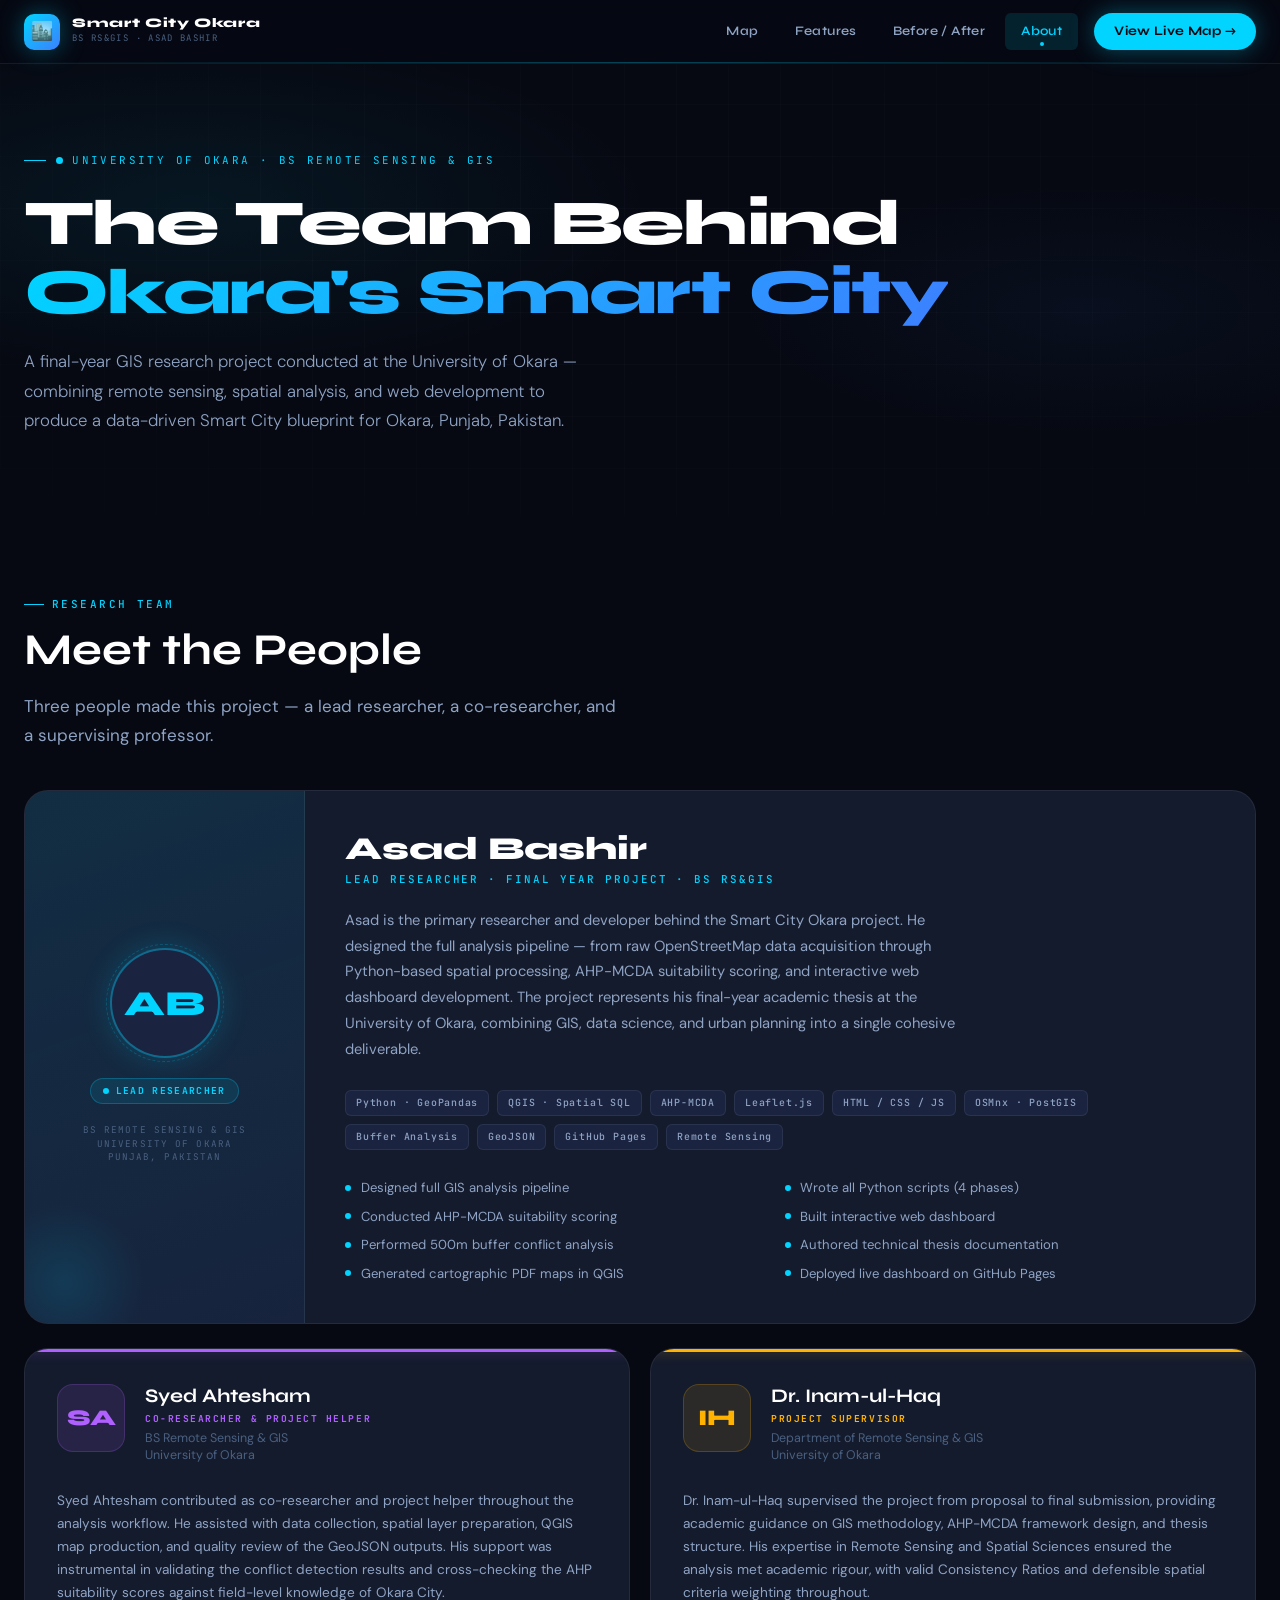
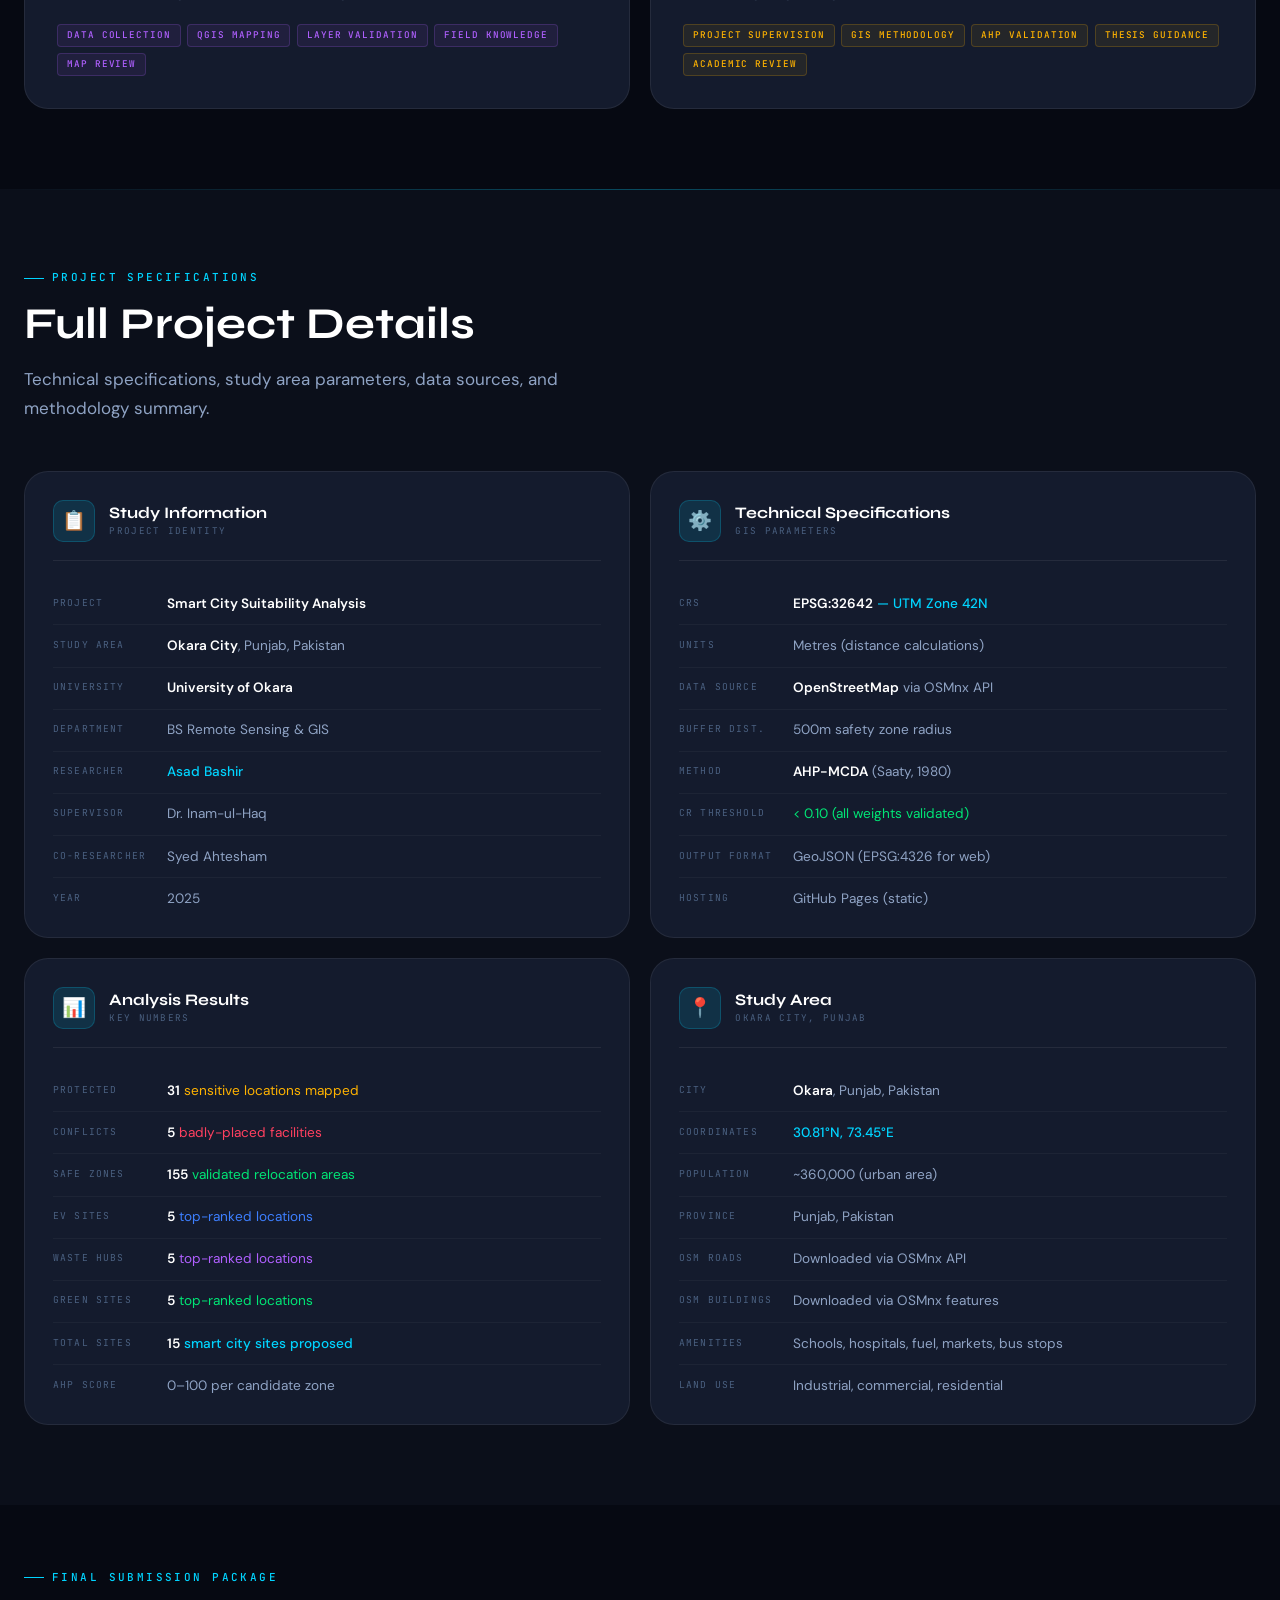
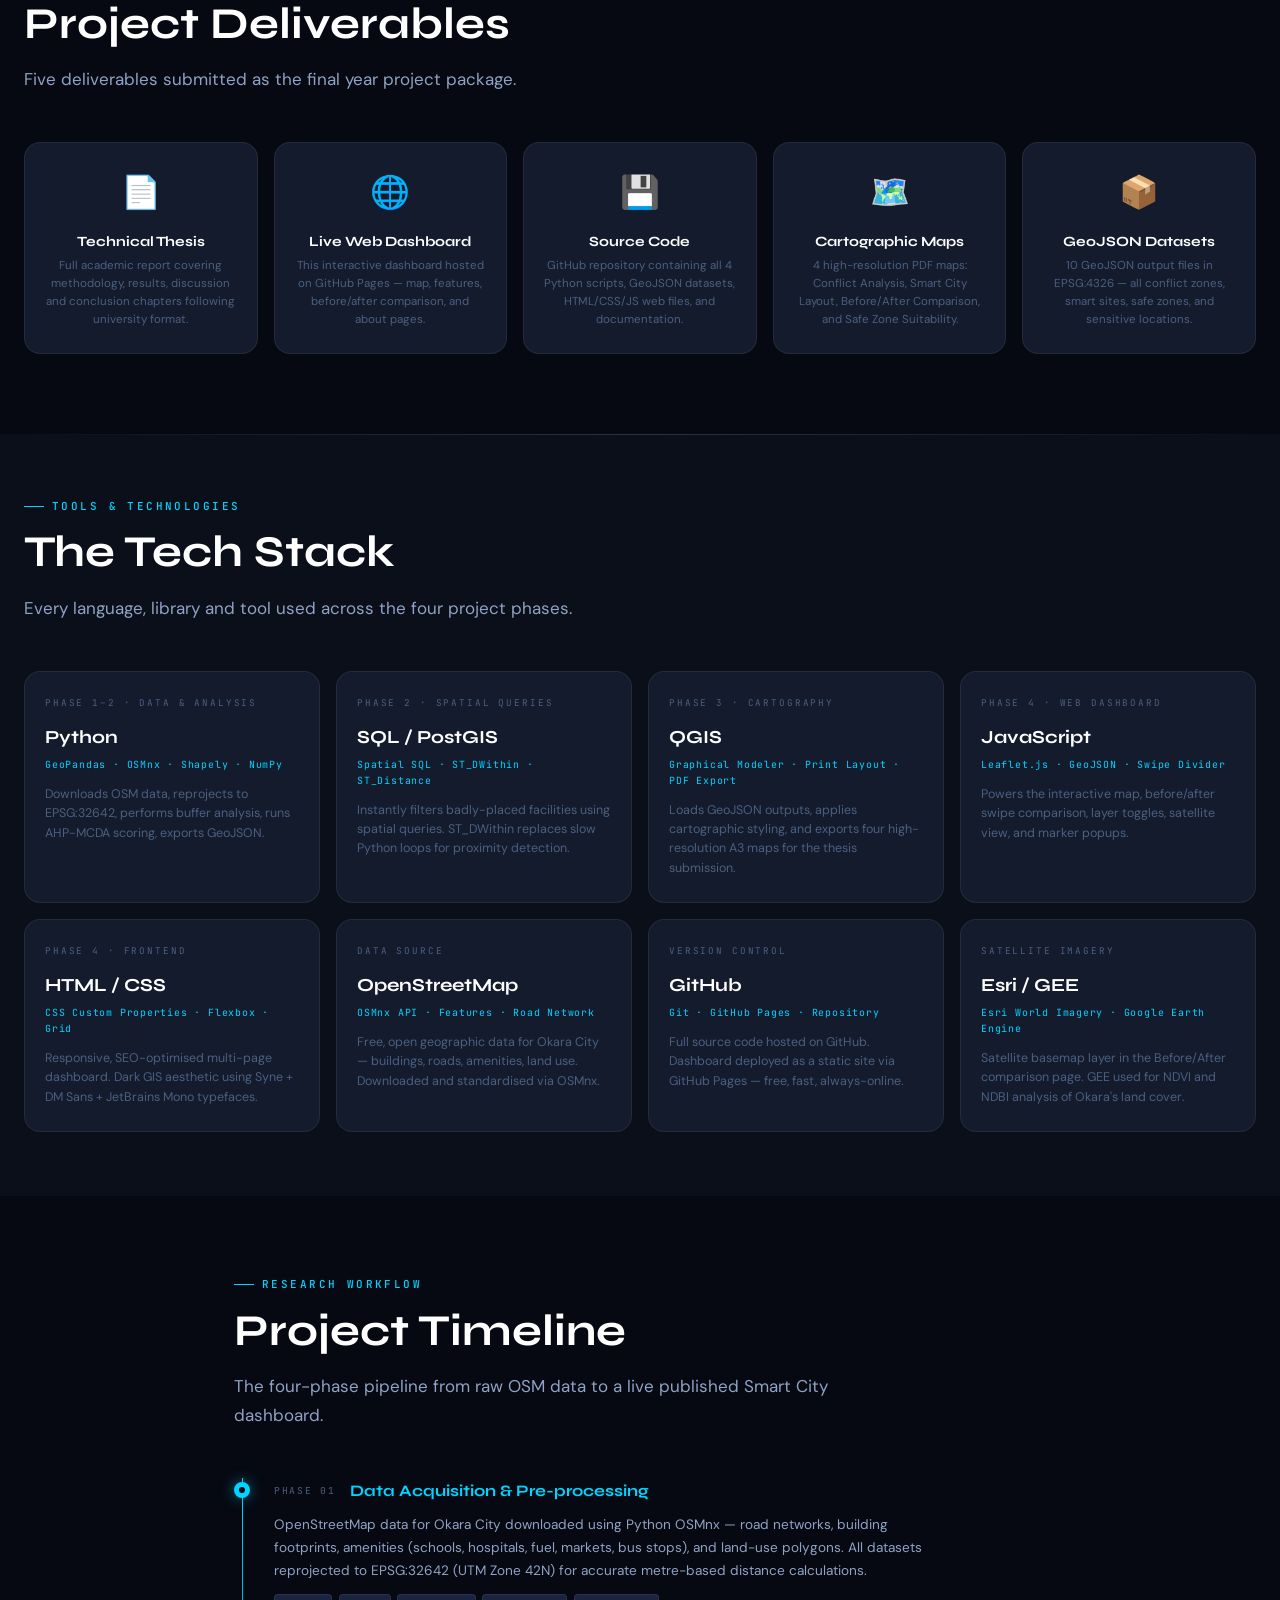
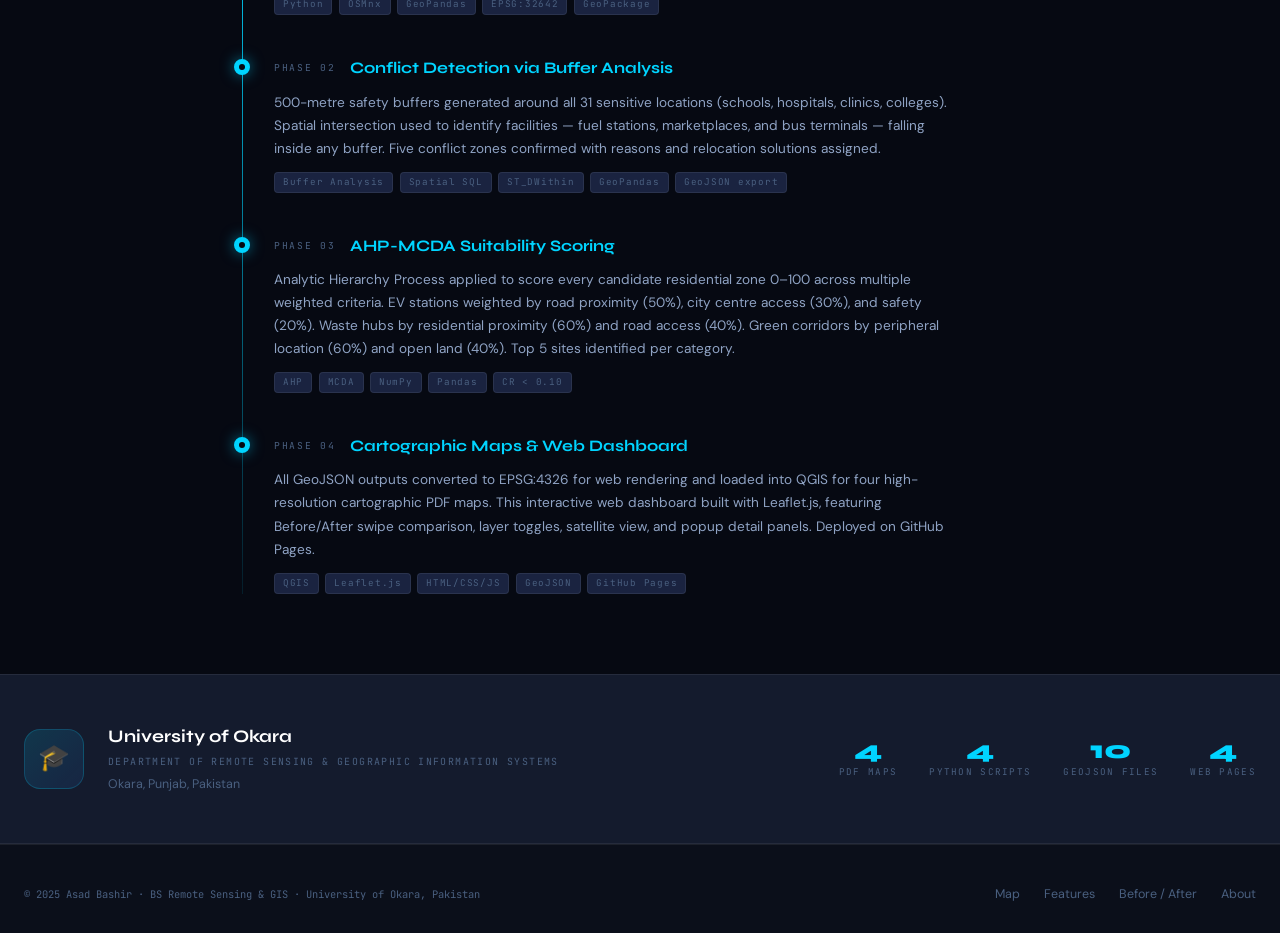
==== about.html @ 749d81ec "Initial upload — Smart City Okara dashboard" ====
<!DOCTYPE html>
<html lang="en">
<head>
<meta charset="UTF-8"/>
<meta name="viewport" content="width=device-width, initial-scale=1.0"/>
<title>About & Team — Smart City Okara | Asad Bashir</title>
<meta name="description" content="Meet the team behind the Smart City Okara GIS project — Asad Bashir (Lead Researcher), Syed Ahtesham (Co-researcher), and Supervisor Dr. Inam-ul-Haq. University of Okara, BS Remote Sensing & GIS."/>
<meta name="keywords" content="Asad Bashir, Syed Ahtesham, Dr Inam ul Haq, University of Okara, BS Remote Sensing GIS, Smart City Team"/>
<meta name="author" content="Asad Bashir"/>
<meta name="robots" content="index, follow"/>
<link rel="canonical" href="./about.html"/>
<meta property="og:title" content="About & Team — Smart City Okara"/>
<meta property="og:description" content="Meet the researchers and supervisor behind Okara's Smart City GIS analysis project."/>
<meta property="og:type" content="website"/>

<!-- Fonts -->
<link rel="preconnect" href="https://fonts.googleapis.com"/>
<link rel="preconnect" href="https://fonts.gstatic.com" crossorigin/>
<link href="https://fonts.googleapis.com/css2?family=Syne:wght@400;600;700;800&family=DM+Sans:opsz,wght@9..40,300;9..40,400;9..40,500;9..40,600&family=JetBrains+Mono:wght@400;500;700&display=swap" rel="stylesheet"/>

<!-- Master stylesheet -->
<link rel="stylesheet" href="style.css"/>

<style>
/* ═══════════════════════════════════════
   ABOUT PAGE — PAGE-SPECIFIC STYLES
═══════════════════════════════════════ */

/* ── HERO ──────────────────────────────── */
.about-hero {
  padding-top: calc(var(--nav-height) + 5rem);
  padding-bottom: 5rem;
  background: var(--ink-deep);
  position: relative;
  overflow: hidden;
}

.about-hero::before {
  content: '';
  position: absolute; inset: 0;
  background:
    radial-gradient(ellipse 60% 55% at 15% 40%, rgba(0,212,255,0.07) 0%, transparent 60%),
    radial-gradient(ellipse 50% 45% at 85% 60%, rgba(61,127,255,0.05) 0%, transparent 55%);
  pointer-events: none;
}

/* Diagonal grid lines */
.about-hero::after {
  content: '';
  position: absolute; inset: 0;
  background-image:
    linear-gradient(rgba(255,255,255,0.018) 1px, transparent 1px),
    linear-gradient(90deg, rgba(255,255,255,0.018) 1px, transparent 1px);
  background-size: 52px 52px;
  pointer-events: none;
  mask-image: radial-gradient(ellipse 85% 85% at 50% 50%, black 20%, transparent 100%);
  -webkit-mask-image: radial-gradient(ellipse 85% 85% at 50% 50%, black 20%, transparent 100%);
}

.about-hero .container { position: relative; z-index: 2; }

.hero-overline {
  display: inline-flex; align-items: center; gap: 0.6rem;
  font-family: var(--font-mono); font-size: 0.68rem;
  letter-spacing: 0.22em; text-transform: uppercase;
  color: var(--cyan); margin-bottom: 1.25rem;
  opacity: 0; animation: fadeUp 0.7s var(--ease-out) 0.1s both;
}
.hero-overline::before {
  content: ''; display: block; width: 22px; height: 1px; background: var(--cyan);
}

.about-hero h1 {
  font-size: clamp(2.2rem, 5vw, 4rem);
  font-weight: 800; letter-spacing: -0.025em; line-height: 1.08;
  margin-bottom: 1.25rem;
  opacity: 0; animation: fadeUp 0.8s var(--ease-out) 0.25s both;
}

.about-hero p {
  font-size: 1.05rem; color: var(--text-secondary);
  max-width: 580px; line-height: 1.75; font-weight: 300;
  opacity: 0; animation: fadeUp 0.8s var(--ease-out) 0.4s both;
}

/* ── TEAM SECTION ─────────────────────── */
.team-section {
  padding: var(--sp-20) 0;
  background: var(--ink-deep);
}

/* Lead researcher — full-width featured card */
.lead-card {
  display: grid;
  grid-template-columns: 280px 1fr;
  gap: 0;
  background: var(--surface);
  border: 1px solid var(--border);
  border-radius: var(--r-xl);
  overflow: hidden;
  margin-bottom: 1.5rem;
  transition: border-color var(--dur-base) var(--ease),
              box-shadow var(--dur-base) var(--ease);
  opacity: 0; animation: fadeUp 0.8s var(--ease-out) 0.1s both;
}

.lead-card:hover {
  border-color: rgba(0,212,255,0.3);
  box-shadow: 0 20px 60px rgba(0,0,0,0.5), 0 0 40px rgba(0,212,255,0.07);
}

/* Left avatar panel */
.lead-avatar-panel {
  background: linear-gradient(160deg, rgba(0,212,255,0.1) 0%, rgba(61,127,255,0.08) 100%);
  border-right: 1px solid var(--border);
  display: flex;
  flex-direction: column;
  align-items: center;
  justify-content: center;
  padding: 2.5rem 2rem;
  gap: 1.25rem;
  position: relative;
  overflow: hidden;
}

.lead-avatar-panel::before {
  content: '';
  position: absolute;
  bottom: -40px; left: -40px;
  width: 160px; height: 160px;
  border-radius: 50%;
  background: radial-gradient(circle, rgba(0,212,255,0.12), transparent 70%);
  pointer-events: none;
}

.avatar-ring {
  width: 110px; height: 110px;
  border-radius: 50%;
  border: 2px solid rgba(0,212,255,0.4);
  padding: 4px;
  background: var(--surface-2);
  display: flex; align-items: center; justify-content: center;
  position: relative;
  box-shadow: 0 0 30px rgba(0,212,255,0.2);
}

.avatar-ring::after {
  content: '';
  position: absolute; inset: -6px;
  border-radius: 50%;
  border: 1px dashed rgba(0,212,255,0.2);
  animation: spinSlow 12s linear infinite;
}

@keyframes spinSlow {
  from { transform: rotate(0deg); }
  to   { transform: rotate(360deg); }
}

.avatar-initials {
  font-family: var(--font-display);
  font-size: 2.2rem;
  font-weight: 800;
  color: var(--cyan);
  line-height: 1;
}

.avatar-role-badge {
  display: inline-flex; align-items: center; gap: 0.4rem;
  padding: 4px 12px;
  background: rgba(0,212,255,0.1);
  border: 1px solid rgba(0,212,255,0.25);
  border-radius: var(--r-full);
  font-family: var(--font-mono);
  font-size: 0.6rem; font-weight: 700;
  letter-spacing: 0.14em; text-transform: uppercase;
  color: var(--cyan);
  text-align: center;
}

.avatar-dept {
  font-family: var(--font-mono);
  font-size: 0.58rem;
  letter-spacing: 0.12em;
  text-transform: uppercase;
  color: var(--text-muted);
  text-align: center;
  line-height: 1.5;
}

/* Right content panel */
.lead-content {
  padding: 2.5rem 2.5rem;
}

.lead-name {
  font-family: var(--font-display);
  font-size: 2rem; font-weight: 800;
  color: var(--text-bright); margin-bottom: 0.3rem;
  line-height: 1.1;
}

.lead-title {
  font-family: var(--font-mono);
  font-size: 0.68rem; font-weight: 500;
  letter-spacing: 0.18em; text-transform: uppercase;
  color: var(--cyan); margin-bottom: 1.25rem;
}

.lead-bio {
  font-size: 0.92rem; color: var(--text-secondary);
  line-height: 1.75; max-width: 620px;
  margin-bottom: 1.75rem;
}

/* Skills / tags row */
.skill-tags {
  display: flex; flex-wrap: wrap; gap: 0.5rem;
  margin-bottom: 1.75rem;
}

.skill-tag {
  display: inline-flex; align-items: center; gap: 0.35rem;
  padding: 4px 10px;
  background: var(--surface-2);
  border: 1px solid var(--border);
  border-radius: var(--r-sm);
  font-family: var(--font-mono);
  font-size: 0.62rem; font-weight: 500;
  letter-spacing: 0.08em;
  color: var(--text-secondary);
  transition: all var(--dur-fast) var(--ease);
}

.skill-tag:hover {
  border-color: var(--cyan);
  color: var(--cyan);
  background: rgba(0,212,255,0.06);
}

/* Contribution list */
.contribution-list {
  display: grid;
  grid-template-columns: 1fr 1fr;
  gap: 0.6rem;
}

.contrib-item {
  display: flex; align-items: flex-start; gap: 0.6rem;
  font-size: 0.82rem; color: var(--text-secondary); line-height: 1.45;
}

.contrib-dot {
  width: 6px; height: 6px;
  border-radius: 50%;
  background: var(--cyan);
  flex-shrink: 0;
  margin-top: 0.4rem;
}

/* ── TEAM CARDS GRID (helper + supervisor) ── */
.team-grid {
  display: grid;
  grid-template-columns: 1fr 1fr;
  gap: 1.25rem;
}

.team-card {
  background: var(--surface);
  border: 1px solid var(--border);
  border-radius: var(--r-xl);
  overflow: hidden;
  transition: all var(--dur-base) var(--ease);
  opacity: 0; animation: fadeUp 0.8s var(--ease-out) both;
}

.team-card:hover {
  transform: translateY(-4px);
  box-shadow: 0 16px 48px rgba(0,0,0,0.5);
}

.team-card.card-helper:hover   { border-color: rgba(176,96,255,0.35); }
.team-card.card-supervisor:hover { border-color: rgba(255,179,0,0.35); }

/* Top accent bar */
.team-card-bar { height: 3px; }
.card-helper   .team-card-bar { background: var(--purple); box-shadow: 0 0 12px rgba(176,96,255,0.4); }
.card-supervisor .team-card-bar { background: var(--amber); box-shadow: 0 0 12px rgba(255,179,0,0.4); }

.team-card-inner { padding: 2rem; }

.team-card-header {
  display: flex; align-items: flex-start;
  gap: 1.25rem; margin-bottom: 1.5rem;
}

.team-avatar-sm {
  width: 68px; height: 68px;
  border-radius: var(--r-lg);
  display: flex; align-items: center; justify-content: center;
  flex-shrink: 0;
  font-family: var(--font-display);
  font-size: 1.4rem; font-weight: 800;
  position: relative;
}

.card-helper   .team-avatar-sm { background: rgba(176,96,255,0.12); color: var(--purple); border: 1px solid rgba(176,96,255,0.2); }
.card-supervisor .team-avatar-sm { background: rgba(255,179,0,0.10); color: var(--amber); border: 1px solid rgba(255,179,0,0.2); }

.team-card-name {
  font-family: var(--font-display);
  font-size: 1.2rem; font-weight: 700;
  color: var(--text-bright); margin-bottom: 0.25rem; line-height: 1.2;
}

.team-card-role {
  font-family: var(--font-mono);
  font-size: 0.6rem; font-weight: 700;
  letter-spacing: 0.16em; text-transform: uppercase;
  margin-bottom: 0.2rem;
}
.card-helper   .team-card-role { color: var(--purple); }
.card-supervisor .team-card-role { color: var(--amber); }

.team-card-dept {
  font-size: 0.78rem; color: var(--text-muted); line-height: 1.4;
}

.team-card-bio {
  font-size: 0.85rem; color: var(--text-secondary);
  line-height: 1.7; margin-bottom: 1.25rem;
}

.team-card-tags {
  display: flex; flex-wrap: wrap; gap: 0.4rem;
}

.team-tag {
  padding: 3px 9px;
  border-radius: 4px;
  font-family: var(--font-mono);
  font-size: 0.58rem; font-weight: 500;
  letter-spacing: 0.1em; text-transform: uppercase;
  border: 1px solid;
}

.card-helper   .team-tag { color: var(--purple); background: rgba(176,96,255,0.08); border-color: rgba(176,96,255,0.2); }
.card-supervisor .team-tag { color: var(--amber); background: rgba(255,179,0,0.07); border-color: rgba(255,179,0,0.2); }

/* ── PROJECT DETAILS SECTION ──────────────────── */
.project-section {
  padding: var(--sp-20) 0;
  background: var(--ink);
  position: relative;
}

.project-section::before {
  content: '';
  position: absolute; top:0; left:0; right:0; height:1px;
  background: linear-gradient(90deg, transparent, rgba(0,212,255,0.3), transparent);
}

.project-details-grid {
  display: grid;
  grid-template-columns: 1fr 1fr;
  gap: 1.25rem;
  margin-top: 2.5rem;
}

.project-detail-card {
  background: var(--surface);
  border: 1px solid var(--border);
  border-radius: var(--r-xl);
  padding: 1.75rem 1.75rem;
  transition: all var(--dur-base) var(--ease);
  opacity: 0; animation: fadeUp 0.7s var(--ease-out) both;
}

.project-detail-card:hover {
  border-color: rgba(0,212,255,0.2);
  transform: translateY(-3px);
}

.pd-header {
  display: flex; align-items: center; gap: 0.9rem;
  margin-bottom: 1.4rem;
  padding-bottom: 1.1rem;
  border-bottom: 1px solid var(--border);
}

.pd-icon {
  width: 42px; height: 42px;
  border-radius: var(--r-md);
  background: var(--cyan-dim);
  border: 1px solid rgba(0,212,255,0.2);
  display: flex; align-items: center; justify-content: center;
  font-size: 1.2rem; flex-shrink: 0;
}

.pd-title {
  font-family: var(--font-display);
  font-size: 1rem; font-weight: 700;
  color: var(--text-bright); line-height: 1.2;
}

.pd-sub {
  font-family: var(--font-mono);
  font-size: 0.58rem; letter-spacing: 0.14em;
  text-transform: uppercase; color: var(--text-muted);
  margin-top: 2px;
}

.pd-row {
  display: flex; align-items: flex-start;
  gap: 0.9rem; padding: 0.65rem 0;
  border-bottom: 1px solid rgba(255,255,255,0.04);
}
.pd-row:last-child { border-bottom: none; padding-bottom: 0; }

.pd-label {
  font-family: var(--font-mono);
  font-size: 0.6rem; letter-spacing: 0.12em;
  text-transform: uppercase; color: var(--text-muted);
  width: 100px; flex-shrink: 0; margin-top: 1px;
}

.pd-value {
  font-size: 0.85rem; color: var(--text-secondary);
  line-height: 1.5; flex: 1;
}

.pd-value strong { color: var(--text-bright); font-weight: 600; }
.pd-value.cyan   { color: var(--cyan); font-weight: 500; }
.pd-value.green  { color: var(--green); }
.pd-value.amber  { color: var(--amber); }

/* ── DELIVERABLES SECTION ─────────────────────── */
.deliverables-section {
  padding: var(--sp-16) 0 var(--sp-20);
  background: var(--ink-deep);
}

.deliverables-grid {
  display: grid;
  grid-template-columns: repeat(5, 1fr);
  gap: 1rem;
  margin-top: 2.5rem;
}

.deliverable-card {
  background: var(--surface);
  border: 1px solid var(--border);
  border-radius: var(--r-lg);
  padding: 1.5rem 1.25rem;
  text-align: center;
  transition: all var(--dur-base) var(--ease);
  opacity: 0; animation: fadeUp 0.7s var(--ease-out) both;
  cursor: default;
}

.deliverable-card:hover {
  border-color: rgba(0,212,255,0.25);
  transform: translateY(-4px);
  box-shadow: 0 12px 32px rgba(0,0,0,0.4);
}

.deliverable-icon {
  font-size: 2rem; margin-bottom: 0.9rem;
}

.deliverable-title {
  font-family: var(--font-display);
  font-size: 0.88rem; font-weight: 700;
  color: var(--text-bright); margin-bottom: 0.4rem;
  line-height: 1.3;
}

.deliverable-desc {
  font-size: 0.72rem; color: var(--text-muted);
  line-height: 1.55;
}

/* ── TECH STACK SECTION ──────────────────────── */
.tech-section {
  padding: var(--sp-16) 0;
  background: var(--ink);
  position: relative;
}

.tech-section::before {
  content: ''; position: absolute; top:0; left:0; right:0; height:1px;
  background: linear-gradient(90deg, transparent, var(--border-bright), transparent);
}

.tech-stack-grid {
  display: grid;
  grid-template-columns: repeat(4, 1fr);
  gap: 1rem;
  margin-top: 2.5rem;
}

.tech-card {
  background: var(--surface);
  border: 1px solid var(--border);
  border-radius: var(--r-lg);
  padding: 1.5rem 1.25rem;
  opacity: 0; animation: fadeUp 0.6s var(--ease-out) both;
  transition: all var(--dur-base) var(--ease);
}

.tech-card:hover {
  transform: translateY(-3px);
  border-color: var(--border-bright);
}

.tech-phase {
  font-family: var(--font-mono);
  font-size: 0.58rem; letter-spacing: 0.2em;
  text-transform: uppercase; color: var(--text-muted);
  margin-bottom: 0.75rem;
}

.tech-lang {
  font-family: var(--font-display);
  font-size: 1.15rem; font-weight: 700;
  color: var(--text-bright); margin-bottom: 0.3rem;
}

.tech-purpose {
  font-family: var(--font-mono);
  font-size: 0.62rem; color: var(--cyan);
  letter-spacing: 0.08em; margin-bottom: 0.75rem;
}

.tech-desc {
  font-size: 0.78rem; color: var(--text-muted); line-height: 1.55;
}

/* ── METHODOLOGY TIMELINE ─────────────────────── */
.timeline-section {
  padding: var(--sp-20) 0;
  background: var(--ink-deep);
}

.timeline {
  position: relative;
  margin-top: 3rem;
  padding-left: 2.5rem;
}

.timeline::before {
  content: '';
  position: absolute;
  left: 8px; top: 0; bottom: 0;
  width: 1px;
  background: linear-gradient(to bottom, var(--cyan), rgba(0,212,255,0.1));
}

.timeline-item {
  position: relative;
  padding-bottom: 2.5rem;
  opacity: 0; animation: fadeUp 0.7s var(--ease-out) both;
}

.timeline-item:last-child { padding-bottom: 0; }

.timeline-dot {
  position: absolute;
  left: -2.5rem;
  top: 4px;
  width: 16px; height: 16px;
  border-radius: 50%;
  background: var(--surface-3);
  border: 2px solid var(--border);
  display: flex; align-items: center; justify-content: center;
  transition: all var(--dur-base) var(--ease);
}

.timeline-item.active .timeline-dot {
  background: var(--cyan);
  border-color: var(--cyan);
  box-shadow: 0 0 14px rgba(0,212,255,0.5);
}

.timeline-dot-inner {
  width: 6px; height: 6px;
  border-radius: 50%;
  background: var(--ink-deep);
}

.timeline-item.active .timeline-dot-inner { background: var(--ink-deep); }

.timeline-header {
  display: flex; align-items: center; gap: 0.9rem;
  margin-bottom: 0.6rem;
}

.timeline-step {
  font-family: var(--font-mono);
  font-size: 0.6rem; letter-spacing: 0.18em;
  text-transform: uppercase; color: var(--text-muted);
}

.timeline-title {
  font-family: var(--font-display);
  font-size: 1rem; font-weight: 700;
  color: var(--text-bright);
}

.timeline-item.active .timeline-title { color: var(--cyan); }

.timeline-desc {
  font-size: 0.85rem; color: var(--text-secondary);
  line-height: 1.7; max-width: 680px;
}

.timeline-tools {
  display: flex; flex-wrap: wrap; gap: 0.4rem;
  margin-top: 0.75rem;
}

.tool-chip {
  padding: 2px 8px;
  background: var(--surface-2);
  border: 1px solid var(--border);
  border-radius: 4px;
  font-family: var(--font-mono);
  font-size: 0.58rem; color: var(--text-muted);
  letter-spacing: 0.08em;
}

/* ── UNIVERSITY BANNER ───────────────────────── */
.university-banner {
  padding: var(--sp-12) 0;
  background: var(--surface);
  border-top: 1px solid var(--border);
  border-bottom: 1px solid var(--border);
}

.university-inner {
  display: flex;
  align-items: center;
  justify-content: space-between;
  gap: 2rem;
  flex-wrap: wrap;
}

.university-left {
  display: flex; align-items: center; gap: 1.5rem;
}

.university-logo {
  width: 60px; height: 60px;
  border-radius: var(--r-lg);
  background: linear-gradient(135deg, rgba(0,212,255,0.15), rgba(61,127,255,0.1));
  border: 1px solid rgba(0,212,255,0.2);
  display: flex; align-items: center; justify-content: center;
  font-size: 1.6rem; flex-shrink: 0;
}

.university-name {
  font-family: var(--font-display);
  font-size: 1.1rem; font-weight: 700;
  color: var(--text-bright); margin-bottom: 0.2rem;
}

.university-dept {
  font-family: var(--font-mono);
  font-size: 0.62rem; letter-spacing: 0.14em;
  text-transform: uppercase; color: var(--text-muted);
}

.university-right {
  display: flex; gap: 2rem; flex-wrap: wrap;
}

.uni-stat {
  text-align: center;
}

.uni-stat-num {
  font-family: var(--font-display);
  font-size: 1.6rem; font-weight: 800;
  color: var(--cyan); line-height: 1;
}

.uni-stat-lbl {
  font-family: var(--font-mono);
  font-size: 0.58rem; letter-spacing: 0.14em;
  text-transform: uppercase; color: var(--text-muted);
  margin-top: 3px;
}

/* ── FOOTER ──────────────────────────────────── */
.site-footer {
  background: var(--ink);
  border-top: 1px solid var(--border);
  padding: 2.5rem 0 1.75rem;
}

.footer-bottom-bar {
  display: flex; align-items: center;
  justify-content: space-between; flex-wrap: wrap; gap: 1rem;
}

.footer-copy {
  font-family: var(--font-mono);
  font-size: 0.65rem; color: var(--text-muted);
}

.footer-nav { display: flex; gap: 1.5rem; }
.footer-nav a {
  font-size: 0.78rem; color: var(--text-muted);
  transition: color var(--dur-fast) var(--ease);
}
.footer-nav a:hover { color: var(--cyan); }

/* ── RESPONSIVE ──────────────────────────────── */
@media (max-width: 1024px) {
  .deliverables-grid  { grid-template-columns: repeat(3, 1fr); }
  .tech-stack-grid    { grid-template-columns: repeat(2, 1fr); }
  .project-details-grid { grid-template-columns: 1fr; }
}

@media (max-width: 768px) {
  .lead-card          { grid-template-columns: 1fr; }
  .lead-avatar-panel  { border-right: none; border-bottom: 1px solid var(--border); padding: 2rem; }
  .lead-content       { padding: 1.75rem; }
  .team-grid          { grid-template-columns: 1fr; }
  .deliverables-grid  { grid-template-columns: repeat(2, 1fr); }
  .tech-stack-grid    { grid-template-columns: 1fr; }
  .contribution-list  { grid-template-columns: 1fr; }
  .university-inner   { flex-direction: column; align-items: flex-start; }
}

@media (max-width: 480px) {
  .deliverables-grid { grid-template-columns: 1fr; }
}
</style>
</head>
<body>

<!-- ════════════════════════════════
     NAVIGATION
════════════════════════════════ -->
<nav class="nav" id="main-nav" role="navigation" aria-label="Main navigation">
  <a class="nav-logo" href="index.html" aria-label="Smart City Okara Home">
    <div class="nav-logo-icon" aria-hidden="true">🏙️</div>
    <div class="nav-logo-text">
      <div class="nav-logo-title">Smart City Okara</div>
      <div class="nav-logo-sub">BS RS&amp;GIS · Asad Bashir</div>
    </div>
  </a>
  <div class="nav-links" role="list">
    <a class="nav-link"        href="index.html"    role="listitem">Map</a>
    <a class="nav-link"        href="features.html" role="listitem">Features</a>
    <a class="nav-link"        href="compare.html"  role="listitem">Before / After</a>
    <a class="nav-link active" href="about.html"    role="listitem">About</a>
  </div>
  <a class="nav-cta" href="index.html">View Live Map →</a>
  <button class="nav-hamburger" id="nav-hamburger" aria-label="Toggle menu" aria-expanded="false">
    <span></span><span></span><span></span>
  </button>
</nav>

<nav class="nav-mobile" id="nav-mobile" aria-label="Mobile navigation">
  <a class="nav-link"        href="index.html">Map</a>
  <a class="nav-link"        href="features.html">Features</a>
  <a class="nav-link"        href="compare.html">Before / After</a>
  <a class="nav-link active" href="about.html">About</a>
</nav>

<main>

<!-- ════════════════════════════════
     HERO
════════════════════════════════ -->
<section class="about-hero" aria-labelledby="about-heading">
  <div class="container">
    <div class="hero-overline">
      <span style="width:7px;height:7px;border-radius:50%;background:var(--cyan);display:inline-block" aria-hidden="true"></span>
      University of Okara · BS Remote Sensing &amp; GIS
    </div>
    <h1 id="about-heading">
      The Team Behind<br>
      <span style="background:linear-gradient(135deg,var(--cyan),var(--blue));-webkit-background-clip:text;background-clip:text;-webkit-text-fill-color:transparent">
        Okara's Smart City
      </span>
    </h1>
    <p>
      A final-year GIS research project conducted at the University of Okara —
      combining remote sensing, spatial analysis, and web development to
      produce a data-driven Smart City blueprint for Okara, Punjab, Pakistan.
    </p>
  </div>
</section>

<!-- ════════════════════════════════
     TEAM
════════════════════════════════ -->
<section class="team-section" aria-labelledby="team-heading">
  <div class="container">

    <div class="section-header" style="margin-bottom:2.5rem">
      <div class="overline">Research Team</div>
      <h2 id="team-heading">Meet the People</h2>
      <p>Three people made this project — a lead researcher, a co-researcher, and a supervising professor.</p>
    </div>

    <!-- ── LEAD RESEARCHER — ASAD BASHIR ── -->
    <div class="lead-card" role="article" aria-label="Lead Researcher: Asad Bashir">

      <div class="lead-avatar-panel">
        <div class="avatar-ring">
          <div class="avatar-initials">AB</div>
        </div>
        <div class="avatar-role-badge">
          <span style="width:6px;height:6px;border-radius:50%;background:var(--cyan);display:inline-block" aria-hidden="true"></span>
          Lead Researcher
        </div>
        <div class="avatar-dept">
          BS Remote Sensing &amp; GIS<br>
          University of Okara<br>
          Punjab, Pakistan
        </div>
      </div>

      <div class="lead-content">
        <div class="lead-name">Asad Bashir</div>
        <div class="lead-title">Lead Researcher · Final Year Project · BS RS&amp;GIS</div>

        <p class="lead-bio">
          Asad is the primary researcher and developer behind the Smart City Okara project.
          He designed the full analysis pipeline — from raw OpenStreetMap data acquisition
          through Python-based spatial processing, AHP-MCDA suitability scoring, and
          interactive web dashboard development. The project represents his final-year
          academic thesis at the University of Okara, combining GIS, data science, and
          urban planning into a single cohesive deliverable.
        </p>

        <div class="skill-tags" role="list" aria-label="Technical skills">
          <span class="skill-tag" role="listitem">Python · GeoPandas</span>
          <span class="skill-tag" role="listitem">QGIS · Spatial SQL</span>
          <span class="skill-tag" role="listitem">AHP-MCDA</span>
          <span class="skill-tag" role="listitem">Leaflet.js</span>
          <span class="skill-tag" role="listitem">HTML / CSS / JS</span>
          <span class="skill-tag" role="listitem">OSMnx · PostGIS</span>
          <span class="skill-tag" role="listitem">Buffer Analysis</span>
          <span class="skill-tag" role="listitem">GeoJSON</span>
          <span class="skill-tag" role="listitem">GitHub Pages</span>
          <span class="skill-tag" role="listitem">Remote Sensing</span>
        </div>

        <div class="contribution-list" role="list" aria-label="Project contributions">
          <div class="contrib-item" role="listitem">
            <div class="contrib-dot" aria-hidden="true"></div>
            <span>Designed full GIS analysis pipeline</span>
          </div>
          <div class="contrib-item" role="listitem">
            <div class="contrib-dot" aria-hidden="true"></div>
            <span>Wrote all Python scripts (4 phases)</span>
          </div>
          <div class="contrib-item" role="listitem">
            <div class="contrib-dot" aria-hidden="true"></div>
            <span>Conducted AHP-MCDA suitability scoring</span>
          </div>
          <div class="contrib-item" role="listitem">
            <div class="contrib-dot" aria-hidden="true"></div>
            <span>Built interactive web dashboard</span>
          </div>
          <div class="contrib-item" role="listitem">
            <div class="contrib-dot" aria-hidden="true"></div>
            <span>Performed 500m buffer conflict analysis</span>
          </div>
          <div class="contrib-item" role="listitem">
            <div class="contrib-dot" aria-hidden="true"></div>
            <span>Authored technical thesis documentation</span>
          </div>
          <div class="contrib-item" role="listitem">
            <div class="contrib-dot" aria-hidden="true"></div>
            <span>Generated cartographic PDF maps in QGIS</span>
          </div>
          <div class="contrib-item" role="listitem">
            <div class="contrib-dot" aria-hidden="true"></div>
            <span>Deployed live dashboard on GitHub Pages</span>
          </div>
        </div>
      </div>

    </div><!-- /lead-card -->

    <!-- ── HELPER + SUPERVISOR CARDS ── -->
    <div class="team-grid">

      <!-- Syed Ahtesham — Helper -->
      <div class="team-card card-helper" role="article" aria-label="Co-researcher: Syed Ahtesham" style="animation-delay:0.15s">
        <div class="team-card-bar"></div>
        <div class="team-card-inner">
          <div class="team-card-header">
            <div class="team-avatar-sm">SA</div>
            <div>
              <div class="team-card-name">Syed Ahtesham</div>
              <div class="team-card-role">Co-Researcher &amp; Project Helper</div>
              <div class="team-card-dept">BS Remote Sensing &amp; GIS<br>University of Okara</div>
            </div>
          </div>
          <p class="team-card-bio">
            Syed Ahtesham contributed as co-researcher and project helper throughout the
            analysis workflow. He assisted with data collection, spatial layer preparation,
            QGIS map production, and quality review of the GeoJSON outputs. His support
            was instrumental in validating the conflict detection results and cross-checking
            the AHP suitability scores against field-level knowledge of Okara City.
          </p>
          <div class="team-card-tags">
            <span class="team-tag">Data Collection</span>
            <span class="team-tag">QGIS Mapping</span>
            <span class="team-tag">Layer Validation</span>
            <span class="team-tag">Field Knowledge</span>
            <span class="team-tag">Map Review</span>
          </div>
        </div>
      </div>

      <!-- Dr. Inam-ul-Haq — Supervisor -->
      <div class="team-card card-supervisor" role="article" aria-label="Project Supervisor: Dr. Inam-ul-Haq" style="animation-delay:0.25s">
        <div class="team-card-bar"></div>
        <div class="team-card-inner">
          <div class="team-card-header">
            <div class="team-avatar-sm">IH</div>
            <div>
              <div class="team-card-name">Dr. Inam-ul-Haq</div>
              <div class="team-card-role">Project Supervisor</div>
              <div class="team-card-dept">Department of Remote Sensing &amp; GIS<br>University of Okara</div>
            </div>
          </div>
          <p class="team-card-bio">
            Dr. Inam-ul-Haq supervised the project from proposal to final submission,
            providing academic guidance on GIS methodology, AHP-MCDA framework design,
            and thesis structure. His expertise in Remote Sensing and Spatial Sciences
            ensured the analysis met academic rigour, with valid Consistency Ratios
            and defensible spatial criteria weighting throughout.
          </p>
          <div class="team-card-tags">
            <span class="team-tag">Project Supervision</span>
            <span class="team-tag">GIS Methodology</span>
            <span class="team-tag">AHP Validation</span>
            <span class="team-tag">Thesis Guidance</span>
            <span class="team-tag">Academic Review</span>
          </div>
        </div>
      </div>

    </div><!-- /team-grid -->

  </div>
</section>

<!-- ════════════════════════════════
     PROJECT DETAILS
════════════════════════════════ -->
<section class="project-section" aria-labelledby="project-heading">
  <div class="container">

    <div class="section-header">
      <div class="overline">Project Specifications</div>
      <h2 id="project-heading">Full Project Details</h2>
      <p>Technical specifications, study area parameters, data sources, and methodology summary.</p>
    </div>

    <div class="project-details-grid">

      <!-- Study Info -->
      <div class="project-detail-card" style="animation-delay:0.1s">
        <div class="pd-header">
          <div class="pd-icon" aria-hidden="true">📋</div>
          <div>
            <div class="pd-title">Study Information</div>
            <div class="pd-sub">Project Identity</div>
          </div>
        </div>
        <div class="pd-row">
          <div class="pd-label">Project</div>
          <div class="pd-value"><strong>Smart City Suitability Analysis</strong></div>
        </div>
        <div class="pd-row">
          <div class="pd-label">Study Area</div>
          <div class="pd-value"><strong>Okara City</strong>, Punjab, Pakistan</div>
        </div>
        <div class="pd-row">
          <div class="pd-label">University</div>
          <div class="pd-value"><strong>University of Okara</strong></div>
        </div>
        <div class="pd-row">
          <div class="pd-label">Department</div>
          <div class="pd-value">BS Remote Sensing &amp; GIS</div>
        </div>
        <div class="pd-row">
          <div class="pd-label">Researcher</div>
          <div class="pd-value cyan">Asad Bashir</div>
        </div>
        <div class="pd-row">
          <div class="pd-label">Supervisor</div>
          <div class="pd-value">Dr. Inam-ul-Haq</div>
        </div>
        <div class="pd-row">
          <div class="pd-label">Co-Researcher</div>
          <div class="pd-value">Syed Ahtesham</div>
        </div>
        <div class="pd-row">
          <div class="pd-label">Year</div>
          <div class="pd-value">2025</div>
        </div>
      </div>

      <!-- Technical Specs -->
      <div class="project-detail-card" style="animation-delay:0.2s">
        <div class="pd-header">
          <div class="pd-icon" aria-hidden="true">⚙️</div>
          <div>
            <div class="pd-title">Technical Specifications</div>
            <div class="pd-sub">GIS Parameters</div>
          </div>
        </div>
        <div class="pd-row">
          <div class="pd-label">CRS</div>
          <div class="pd-value cyan"><strong>EPSG:32642</strong> — UTM Zone 42N</div>
        </div>
        <div class="pd-row">
          <div class="pd-label">Units</div>
          <div class="pd-value">Metres (distance calculations)</div>
        </div>
        <div class="pd-row">
          <div class="pd-label">Data Source</div>
          <div class="pd-value"><strong>OpenStreetMap</strong> via OSMnx API</div>
        </div>
        <div class="pd-row">
          <div class="pd-label">Buffer Dist.</div>
          <div class="pd-value">500m safety zone radius</div>
        </div>
        <div class="pd-row">
          <div class="pd-label">Method</div>
          <div class="pd-value"><strong>AHP-MCDA</strong> (Saaty, 1980)</div>
        </div>
        <div class="pd-row">
          <div class="pd-label">CR Threshold</div>
          <div class="pd-value green">&lt; 0.10 (all weights validated)</div>
        </div>
        <div class="pd-row">
          <div class="pd-label">Output Format</div>
          <div class="pd-value">GeoJSON (EPSG:4326 for web)</div>
        </div>
        <div class="pd-row">
          <div class="pd-label">Hosting</div>
          <div class="pd-value">GitHub Pages (static)</div>
        </div>
      </div>

      <!-- Results Summary -->
      <div class="project-detail-card" style="animation-delay:0.3s">
        <div class="pd-header">
          <div class="pd-icon" aria-hidden="true">📊</div>
          <div>
            <div class="pd-title">Analysis Results</div>
            <div class="pd-sub">Key Numbers</div>
          </div>
        </div>
        <div class="pd-row">
          <div class="pd-label">Protected</div>
          <div class="pd-value amber"><strong>31</strong> sensitive locations mapped</div>
        </div>
        <div class="pd-row">
          <div class="pd-label">Conflicts</div>
          <div class="pd-value" style="color:var(--red)"><strong>5</strong> badly-placed facilities</div>
        </div>
        <div class="pd-row">
          <div class="pd-label">Safe Zones</div>
          <div class="pd-value green"><strong>155</strong> validated relocation areas</div>
        </div>
        <div class="pd-row">
          <div class="pd-label">EV Sites</div>
          <div class="pd-value" style="color:var(--blue)"><strong>5</strong> top-ranked locations</div>
        </div>
        <div class="pd-row">
          <div class="pd-label">Waste Hubs</div>
          <div class="pd-value" style="color:var(--purple)"><strong>5</strong> top-ranked locations</div>
        </div>
        <div class="pd-row">
          <div class="pd-label">Green Sites</div>
          <div class="pd-value green"><strong>5</strong> top-ranked locations</div>
        </div>
        <div class="pd-row">
          <div class="pd-label">Total Sites</div>
          <div class="pd-value cyan"><strong>15</strong> smart city sites proposed</div>
        </div>
        <div class="pd-row">
          <div class="pd-label">AHP Score</div>
          <div class="pd-value">0–100 per candidate zone</div>
        </div>
      </div>

      <!-- Study Area -->
      <div class="project-detail-card" style="animation-delay:0.4s">
        <div class="pd-header">
          <div class="pd-icon" aria-hidden="true">📍</div>
          <div>
            <div class="pd-title">Study Area</div>
            <div class="pd-sub">Okara City, Punjab</div>
          </div>
        </div>
        <div class="pd-row">
          <div class="pd-label">City</div>
          <div class="pd-value"><strong>Okara</strong>, Punjab, Pakistan</div>
        </div>
        <div class="pd-row">
          <div class="pd-label">Coordinates</div>
          <div class="pd-value cyan">30.81°N, 73.45°E</div>
        </div>
        <div class="pd-row">
          <div class="pd-label">Population</div>
          <div class="pd-value">~360,000 (urban area)</div>
        </div>
        <div class="pd-row">
          <div class="pd-label">Province</div>
          <div class="pd-value">Punjab, Pakistan</div>
        </div>
        <div class="pd-row">
          <div class="pd-label">OSM Roads</div>
          <div class="pd-value">Downloaded via OSMnx API</div>
        </div>
        <div class="pd-row">
          <div class="pd-label">OSM Buildings</div>
          <div class="pd-value">Downloaded via OSMnx features</div>
        </div>
        <div class="pd-row">
          <div class="pd-label">Amenities</div>
          <div class="pd-value">Schools, hospitals, fuel, markets, bus stops</div>
        </div>
        <div class="pd-row">
          <div class="pd-label">Land Use</div>
          <div class="pd-value">Industrial, commercial, residential</div>
        </div>
      </div>

    </div>
  </div>
</section>

<!-- ════════════════════════════════
     DELIVERABLES
════════════════════════════════ -->
<section class="deliverables-section" aria-labelledby="deliverables-heading">
  <div class="container">

    <div class="section-header">
      <div class="overline">Final Submission Package</div>
      <h2 id="deliverables-heading">Project Deliverables</h2>
      <p>Five deliverables submitted as the final year project package.</p>
    </div>

    <div class="deliverables-grid" role="list">

      <div class="deliverable-card" role="listitem" style="animation-delay:0.05s">
        <div class="deliverable-icon" aria-hidden="true">📄</div>
        <div class="deliverable-title">Technical Thesis</div>
        <div class="deliverable-desc">Full academic report covering methodology, results, discussion and conclusion chapters following university format.</div>
      </div>

      <div class="deliverable-card" role="listitem" style="animation-delay:0.10s">
        <div class="deliverable-icon" aria-hidden="true">🌐</div>
        <div class="deliverable-title">Live Web Dashboard</div>
        <div class="deliverable-desc">This interactive dashboard hosted on GitHub Pages — map, features, before/after comparison, and about pages.</div>
      </div>

      <div class="deliverable-card" role="listitem" style="animation-delay:0.15s">
        <div class="deliverable-icon" aria-hidden="true">💾</div>
        <div class="deliverable-title">Source Code</div>
        <div class="deliverable-desc">GitHub repository containing all 4 Python scripts, GeoJSON datasets, HTML/CSS/JS web files, and documentation.</div>
      </div>

      <div class="deliverable-card" role="listitem" style="animation-delay:0.20s">
        <div class="deliverable-icon" aria-hidden="true">🗺️</div>
        <div class="deliverable-title">Cartographic Maps</div>
        <div class="deliverable-desc">4 high-resolution PDF maps: Conflict Analysis, Smart City Layout, Before/After Comparison, and Safe Zone Suitability.</div>
      </div>

      <div class="deliverable-card" role="listitem" style="animation-delay:0.25s">
        <div class="deliverable-icon" aria-hidden="true">📦</div>
        <div class="deliverable-title">GeoJSON Datasets</div>
        <div class="deliverable-desc">10 GeoJSON output files in EPSG:4326 — all conflict zones, smart sites, safe zones, and sensitive locations.</div>
      </div>

    </div>
  </div>
</section>

<!-- ════════════════════════════════
     TECH STACK
════════════════════════════════ -->
<section class="tech-section" aria-labelledby="tech-heading">
  <div class="container">

    <div class="section-header">
      <div class="overline">Tools &amp; Technologies</div>
      <h2 id="tech-heading">The Tech Stack</h2>
      <p>Every language, library and tool used across the four project phases.</p>
    </div>

    <div class="tech-stack-grid" role="list">

      <div class="tech-card" role="listitem" style="animation-delay:0.05s">
        <div class="tech-phase">Phase 1–2 · Data &amp; Analysis</div>
        <div class="tech-lang">Python</div>
        <div class="tech-purpose">GeoPandas · OSMnx · Shapely · NumPy</div>
        <div class="tech-desc">Downloads OSM data, reprojects to EPSG:32642, performs buffer analysis, runs AHP-MCDA scoring, exports GeoJSON.</div>
      </div>

      <div class="tech-card" role="listitem" style="animation-delay:0.10s">
        <div class="tech-phase">Phase 2 · Spatial Queries</div>
        <div class="tech-lang">SQL / PostGIS</div>
        <div class="tech-purpose">Spatial SQL · ST_DWithin · ST_Distance</div>
        <div class="tech-desc">Instantly filters badly-placed facilities using spatial queries. ST_DWithin replaces slow Python loops for proximity detection.</div>
      </div>

      <div class="tech-card" role="listitem" style="animation-delay:0.15s">
        <div class="tech-phase">Phase 3 · Cartography</div>
        <div class="tech-lang">QGIS</div>
        <div class="tech-purpose">Graphical Modeler · Print Layout · PDF Export</div>
        <div class="tech-desc">Loads GeoJSON outputs, applies cartographic styling, and exports four high-resolution A3 maps for the thesis submission.</div>
      </div>

      <div class="tech-card" role="listitem" style="animation-delay:0.20s">
        <div class="tech-phase">Phase 4 · Web Dashboard</div>
        <div class="tech-lang">JavaScript</div>
        <div class="tech-purpose">Leaflet.js · GeoJSON · Swipe Divider</div>
        <div class="tech-desc">Powers the interactive map, before/after swipe comparison, layer toggles, satellite view, and marker popups.</div>
      </div>

      <div class="tech-card" role="listitem" style="animation-delay:0.25s">
        <div class="tech-phase">Phase 4 · Frontend</div>
        <div class="tech-lang">HTML / CSS</div>
        <div class="tech-purpose">CSS Custom Properties · Flexbox · Grid</div>
        <div class="tech-desc">Responsive, SEO-optimised multi-page dashboard. Dark GIS aesthetic using Syne + DM Sans + JetBrains Mono typefaces.</div>
      </div>

      <div class="tech-card" role="listitem" style="animation-delay:0.30s">
        <div class="tech-phase">Data Source</div>
        <div class="tech-lang">OpenStreetMap</div>
        <div class="tech-purpose">OSMnx API · Features · Road Network</div>
        <div class="tech-desc">Free, open geographic data for Okara City — buildings, roads, amenities, land use. Downloaded and standardised via OSMnx.</div>
      </div>

      <div class="tech-card" role="listitem" style="animation-delay:0.35s">
        <div class="tech-phase">Version Control</div>
        <div class="tech-lang">GitHub</div>
        <div class="tech-purpose">Git · GitHub Pages · Repository</div>
        <div class="tech-desc">Full source code hosted on GitHub. Dashboard deployed as a static site via GitHub Pages — free, fast, always-online.</div>
      </div>

      <div class="tech-card" role="listitem" style="animation-delay:0.40s">
        <div class="tech-phase">Satellite Imagery</div>
        <div class="tech-lang">Esri / GEE</div>
        <div class="tech-purpose">Esri World Imagery · Google Earth Engine</div>
        <div class="tech-desc">Satellite basemap layer in the Before/After comparison page. GEE used for NDVI and NDBI analysis of Okara's land cover.</div>
      </div>

    </div>
  </div>
</section>

<!-- ════════════════════════════════
     METHODOLOGY TIMELINE
════════════════════════════════ -->
<section class="timeline-section" aria-labelledby="timeline-heading">
  <div class="container container-sm">

    <div class="section-header">
      <div class="overline">Research Workflow</div>
      <h2 id="timeline-heading">Project Timeline</h2>
      <p>The four-phase pipeline from raw OSM data to a live published Smart City dashboard.</p>
    </div>

    <div class="timeline" role="list">

      <div class="timeline-item active" role="listitem" style="animation-delay:0.05s">
        <div class="timeline-dot"><div class="timeline-dot-inner"></div></div>
        <div class="timeline-header">
          <span class="timeline-step">Phase 01</span>
          <div class="timeline-title">Data Acquisition &amp; Pre-processing</div>
        </div>
        <div class="timeline-desc">
          OpenStreetMap data for Okara City downloaded using Python OSMnx — road networks,
          building footprints, amenities (schools, hospitals, fuel, markets, bus stops),
          and land-use polygons. All datasets reprojected to EPSG:32642 (UTM Zone 42N)
          for accurate metre-based distance calculations.
        </div>
        <div class="timeline-tools">
          <span class="tool-chip">Python</span>
          <span class="tool-chip">OSMnx</span>
          <span class="tool-chip">GeoPandas</span>
          <span class="tool-chip">EPSG:32642</span>
          <span class="tool-chip">GeoPackage</span>
        </div>
      </div>

      <div class="timeline-item active" role="listitem" style="animation-delay:0.12s">
        <div class="timeline-dot"><div class="timeline-dot-inner"></div></div>
        <div class="timeline-header">
          <span class="timeline-step">Phase 02</span>
          <div class="timeline-title">Conflict Detection via Buffer Analysis</div>
        </div>
        <div class="timeline-desc">
          500-metre safety buffers generated around all 31 sensitive locations (schools,
          hospitals, clinics, colleges). Spatial intersection used to identify facilities
          — fuel stations, marketplaces, and bus terminals — falling inside any buffer.
          Five conflict zones confirmed with reasons and relocation solutions assigned.
        </div>
        <div class="timeline-tools">
          <span class="tool-chip">Buffer Analysis</span>
          <span class="tool-chip">Spatial SQL</span>
          <span class="tool-chip">ST_DWithin</span>
          <span class="tool-chip">GeoPandas</span>
          <span class="tool-chip">GeoJSON export</span>
        </div>
      </div>

      <div class="timeline-item active" role="listitem" style="animation-delay:0.19s">
        <div class="timeline-dot"><div class="timeline-dot-inner"></div></div>
        <div class="timeline-header">
          <span class="timeline-step">Phase 03</span>
          <div class="timeline-title">AHP-MCDA Suitability Scoring</div>
        </div>
        <div class="timeline-desc">
          Analytic Hierarchy Process applied to score every candidate residential zone
          0–100 across multiple weighted criteria. EV stations weighted by road proximity
          (50%), city centre access (30%), and safety (20%). Waste hubs by residential
          proximity (60%) and road access (40%). Green corridors by peripheral location
          (60%) and open land (40%). Top 5 sites identified per category.
        </div>
        <div class="timeline-tools">
          <span class="tool-chip">AHP</span>
          <span class="tool-chip">MCDA</span>
          <span class="tool-chip">NumPy</span>
          <span class="tool-chip">Pandas</span>
          <span class="tool-chip">CR &lt; 0.10</span>
        </div>
      </div>

      <div class="timeline-item active" role="listitem" style="animation-delay:0.26s">
        <div class="timeline-dot"><div class="timeline-dot-inner"></div></div>
        <div class="timeline-header">
          <span class="timeline-step">Phase 04</span>
          <div class="timeline-title">Cartographic Maps &amp; Web Dashboard</div>
        </div>
        <div class="timeline-desc">
          All GeoJSON outputs converted to EPSG:4326 for web rendering and loaded into
          QGIS for four high-resolution cartographic PDF maps. This interactive web
          dashboard built with Leaflet.js, featuring Before/After swipe comparison,
          layer toggles, satellite view, and popup detail panels. Deployed on GitHub Pages.
        </div>
        <div class="timeline-tools">
          <span class="tool-chip">QGIS</span>
          <span class="tool-chip">Leaflet.js</span>
          <span class="tool-chip">HTML/CSS/JS</span>
          <span class="tool-chip">GeoJSON</span>
          <span class="tool-chip">GitHub Pages</span>
        </div>
      </div>

    </div>
  </div>
</section>

<!-- ════════════════════════════════
     UNIVERSITY BANNER
════════════════════════════════ -->
<div class="university-banner" role="region" aria-label="University information">
  <div class="container">
    <div class="university-inner">
      <div class="university-left">
        <div class="university-logo" aria-hidden="true">🎓</div>
        <div>
          <div class="university-name">University of Okara</div>
          <div class="university-dept">Department of Remote Sensing &amp; Geographic Information Systems</div>
          <div style="font-size:0.78rem;color:var(--text-muted);margin-top:0.3rem">Okara, Punjab, Pakistan</div>
        </div>
      </div>
      <div class="university-right">
        <div class="uni-stat">
          <div class="uni-stat-num">4</div>
          <div class="uni-stat-lbl">PDF Maps</div>
        </div>
        <div class="uni-stat">
          <div class="uni-stat-num">4</div>
          <div class="uni-stat-lbl">Python Scripts</div>
        </div>
        <div class="uni-stat">
          <div class="uni-stat-num">10</div>
          <div class="uni-stat-lbl">GeoJSON Files</div>
        </div>
        <div class="uni-stat">
          <div class="uni-stat-num">4</div>
          <div class="uni-stat-lbl">Web Pages</div>
        </div>
      </div>
    </div>
  </div>
</div>

</main>

<!-- ════════════════════════════════
     FOOTER
════════════════════════════════ -->
<footer class="site-footer" role="contentinfo">
  <div class="container">
    <div class="footer-bottom-bar">
      <div class="footer-copy">
        © 2025 Asad Bashir · BS Remote Sensing &amp; GIS · University of Okara, Pakistan
      </div>
      <nav class="footer-nav" aria-label="Footer navigation">
        <a href="index.html">Map</a>
        <a href="features.html">Features</a>
        <a href="compare.html">Before / After</a>
        <a href="about.html">About</a>
      </nav>
    </div>
  </div>
</footer>

<script>
'use strict';

/* ── NAV ─────────────────────────────────── */
const mainNav    = document.getElementById('main-nav');
const hamburger  = document.getElementById('nav-hamburger');
const mobileMenu = document.getElementById('nav-mobile');

window.addEventListener('scroll', () =>
  mainNav.classList.toggle('scrolled', window.scrollY > 30), { passive: true });

hamburger.addEventListener('click', () => {
  const open = mobileMenu.classList.toggle('open');
  hamburger.classList.toggle('open', open);
  hamburger.setAttribute('aria-expanded', String(open));
});

mobileMenu.querySelectorAll('a').forEach(link => {
  link.addEventListener('click', () => {
    mobileMenu.classList.remove('open');
    hamburger.classList.remove('open');
    hamburger.setAttribute('aria-expanded', 'false');
  });
});

/* ── SCROLL REVEAL ──────────────────────── */
const revealObs = new IntersectionObserver(entries => {
  entries.forEach(e => {
    if (e.isIntersecting) {
      e.target.style.opacity = '1';
      revealObs.unobserve(e.target);
    }
  });
}, { threshold: 0.1 });

document.querySelectorAll(
  '.team-card, .project-detail-card, .deliverable-card, .tech-card, .timeline-item'
).forEach(el => revealObs.observe(el));
</script>

</body>
</html>
---- style.css ----
/* ═══════════════════════════════════════════════════════════════
   SMART CITY OKARA — Master Stylesheet
   Author : Asad Bashir | BS Remote Sensing & GIS
   Version: 1.0
   Fonts  : Syne (display) + DM Sans (body) + JetBrains Mono (data)
═══════════════════════════════════════════════════════════════ */

@import url('https://fonts.googleapis.com/css2?family=Syne:wght@400;500;600;700;800&family=DM+Sans:ital,opsz,wght@0,9..40,300;0,9..40,400;0,9..40,500;0,9..40,600;1,9..40,300&family=JetBrains+Mono:wght@400;500;700&display=swap');

/* ───────────────────────────────────────────────────────────────
   1. CSS CUSTOM PROPERTIES (Design Tokens)
─────────────────────────────────────────────────────────────── */
:root {
  /* — Palette — */
  --ink:          #0b0f1a;
  --ink-deep:     #060912;
  --ink-mid:      #111827;
  --ink-soft:     #1c2537;

  --surface:      #141b2d;
  --surface-2:    #1a2340;
  --surface-3:    #1f2b4a;

  --border:       rgba(255,255,255,0.07);
  --border-bright:rgba(255,255,255,0.14);

  /* — Accent System — */
  --cyan:         #00d4ff;
  --cyan-dim:     rgba(0,212,255,0.12);
  --cyan-glow:    0 0 24px rgba(0,212,255,0.35);

  --green:        #00e676;
  --green-dim:    rgba(0,230,118,0.10);
  --green-glow:   0 0 20px rgba(0,230,118,0.30);

  --red:          #ff4060;
  --red-dim:      rgba(255,64,96,0.10);

  --amber:        #ffb300;
  --amber-dim:    rgba(255,179,0,0.10);

  --blue:         #3d7fff;
  --purple:       #b060ff;

  /* — Text — */
  --text-primary:   #e8f0fe;
  --text-secondary: #8fa3c4;
  --text-muted:     #4a6080;
  --text-bright:    #ffffff;

  /* — Typography Scale — */
  --font-display: 'Syne', sans-serif;
  --font-body:    'DM Sans', sans-serif;
  --font-mono:    'JetBrains Mono', monospace;

  --text-xs:    0.6875rem;   /* 11px */
  --text-sm:    0.8125rem;   /* 13px */
  --text-base:  0.9375rem;   /* 15px */
  --text-md:    1.0625rem;   /* 17px */
  --text-lg:    1.25rem;     /* 20px */
  --text-xl:    1.5rem;      /* 24px */
  --text-2xl:   2rem;        /* 32px */
  --text-3xl:   2.75rem;     /* 44px */
  --text-4xl:   3.75rem;     /* 60px */
  --text-5xl:   5rem;        /* 80px */

  /* — Spacing — */
  --sp-1:  0.25rem;
  --sp-2:  0.5rem;
  --sp-3:  0.75rem;
  --sp-4:  1rem;
  --sp-5:  1.25rem;
  --sp-6:  1.5rem;
  --sp-8:  2rem;
  --sp-10: 2.5rem;
  --sp-12: 3rem;
  --sp-16: 4rem;
  --sp-20: 5rem;
  --sp-24: 6rem;

  /* — Radii — */
  --r-sm:   6px;
  --r-md:   10px;
  --r-lg:   16px;
  --r-xl:   24px;
  --r-full: 9999px;

  /* — Shadows — */
  --shadow-sm:  0 1px 3px rgba(0,0,0,0.4), 0 1px 2px rgba(0,0,0,0.3);
  --shadow-md:  0 4px 12px rgba(0,0,0,0.5), 0 2px 4px rgba(0,0,0,0.3);
  --shadow-lg:  0 8px 32px rgba(0,0,0,0.6), 0 4px 8px rgba(0,0,0,0.4);
  --shadow-xl:  0 20px 60px rgba(0,0,0,0.7);

  /* — Transitions — */
  --ease:       cubic-bezier(0.4, 0, 0.2, 1);
  --ease-out:   cubic-bezier(0, 0, 0.2, 1);
  --ease-spring:cubic-bezier(0.34, 1.56, 0.64, 1);
  --dur-fast:   150ms;
  --dur-base:   250ms;
  --dur-slow:   400ms;

  /* — Layout — */
  --nav-height:  64px;
  --sidebar-w:   280px;
  --container:   1280px;
  --content-w:   860px;
}

/* ───────────────────────────────────────────────────────────────
   2. RESET & BASE
─────────────────────────────────────────────────────────────── */
*, *::before, *::after {
  box-sizing: border-box;
  margin: 0;
  padding: 0;
}

html {
  font-size: 16px;
  scroll-behavior: smooth;
  -webkit-text-size-adjust: 100%;
  text-size-adjust: 100%;
}

body {
  font-family: var(--font-body);
  font-size: var(--text-base);
  font-weight: 400;
  line-height: 1.6;
  color: var(--text-primary);
  background-color: var(--ink-deep);
  min-height: 100vh;
  -webkit-font-smoothing: antialiased;
  -moz-osx-font-smoothing: grayscale;
  overflow-x: hidden;
}

/* Global scrollbar */
::-webkit-scrollbar          { width: 5px; height: 5px; }
::-webkit-scrollbar-track    { background: var(--ink); }
::-webkit-scrollbar-thumb    { background: var(--surface-3); border-radius: var(--r-full); }
::-webkit-scrollbar-thumb:hover { background: var(--text-muted); }

/* Selection */
::selection {
  background: var(--cyan-dim);
  color: var(--cyan);
}

img, svg, video { display: block; max-width: 100%; }
a { color: inherit; text-decoration: none; }
button { cursor: pointer; font-family: inherit; border: none; background: none; }
input, textarea, select { font-family: inherit; }
ul, ol { list-style: none; }
h1,h2,h3,h4,h5,h6 { font-family: var(--font-display); line-height: 1.15; font-weight: 700; color: var(--text-bright); }

/* ───────────────────────────────────────────────────────────────
   3. TYPOGRAPHY UTILITIES
─────────────────────────────────────────────────────────────── */
.font-display { font-family: var(--font-display); }
.font-body    { font-family: var(--font-body); }
.font-mono    { font-family: var(--font-mono); }

.text-xs    { font-size: var(--text-xs); }
.text-sm    { font-size: var(--text-sm); }
.text-base  { font-size: var(--text-base); }
.text-md    { font-size: var(--text-md); }
.text-lg    { font-size: var(--text-lg); }
.text-xl    { font-size: var(--text-xl); }
.text-2xl   { font-size: var(--text-2xl); }
.text-3xl   { font-size: var(--text-3xl); }
.text-4xl   { font-size: var(--text-4xl); }

.weight-300 { font-weight: 300; }
.weight-400 { font-weight: 400; }
.weight-500 { font-weight: 500; }
.weight-600 { font-weight: 600; }
.weight-700 { font-weight: 700; }
.weight-800 { font-weight: 800; }

.uppercase { text-transform: uppercase; }
.tracking-wide    { letter-spacing: 0.08em; }
.tracking-widest  { letter-spacing: 0.18em; }

.text-primary   { color: var(--text-primary); }
.text-secondary { color: var(--text-secondary); }
.text-muted     { color: var(--text-muted); }
.text-bright    { color: var(--text-bright); }
.text-cyan      { color: var(--cyan); }
.text-green     { color: var(--green); }
.text-red       { color: var(--red); }
.text-amber     { color: var(--amber); }
.text-blue      { color: var(--blue); }
.text-purple    { color: var(--purple); }

/* Gradient text */
.text-gradient {
  background: linear-gradient(135deg, var(--cyan) 0%, var(--blue) 60%, var(--purple) 100%);
  -webkit-background-clip: text;
  background-clip: text;
  -webkit-text-fill-color: transparent;
}

.text-gradient-green {
  background: linear-gradient(135deg, var(--cyan) 0%, var(--green) 100%);
  -webkit-background-clip: text;
  background-clip: text;
  -webkit-text-fill-color: transparent;
}

/* Label style (overline) */
.label {
  font-family: var(--font-mono);
  font-size: var(--text-xs);
  font-weight: 500;
  letter-spacing: 0.2em;
  text-transform: uppercase;
  color: var(--text-muted);
}

.label-cyan   { color: var(--cyan); }
.label-green  { color: var(--green); }
.label-red    { color: var(--red); }
.label-amber  { color: var(--amber); }

/* ───────────────────────────────────────────────────────────────
   4. LAYOUT UTILITIES
─────────────────────────────────────────────────────────────── */
.container {
  width: 100%;
  max-width: var(--container);
  margin-inline: auto;
  padding-inline: var(--sp-6);
}

.container-sm {
  max-width: var(--content-w);
  margin-inline: auto;
  padding-inline: var(--sp-6);
}

.flex          { display: flex; }
.flex-col      { display: flex; flex-direction: column; }
.items-center  { align-items: center; }
.items-start   { align-items: flex-start; }
.items-end     { align-items: flex-end; }
.justify-center{ justify-content: center; }
.justify-between{justify-content: space-between; }
.justify-end   { justify-content: flex-end; }
.flex-wrap     { flex-wrap: wrap; }
.flex-1        { flex: 1; }
.gap-1  { gap: var(--sp-1); }
.gap-2  { gap: var(--sp-2); }
.gap-3  { gap: var(--sp-3); }
.gap-4  { gap: var(--sp-4); }
.gap-5  { gap: var(--sp-5); }
.gap-6  { gap: var(--sp-6); }
.gap-8  { gap: var(--sp-8); }
.gap-10 { gap: var(--sp-10); }
.gap-12 { gap: var(--sp-12); }

.grid          { display: grid; }
.grid-2        { display: grid; grid-template-columns: repeat(2, 1fr); }
.grid-3        { display: grid; grid-template-columns: repeat(3, 1fr); }
.grid-4        { display: grid; grid-template-columns: repeat(4, 1fr); }

/* ───────────────────────────────────────────────────────────────
   5. NAVIGATION
─────────────────────────────────────────────────────────────── */
.nav {
  position: fixed;
  top: 0; left: 0; right: 0;
  height: var(--nav-height);
  z-index: 1000;
  display: flex;
  align-items: center;
  padding-inline: var(--sp-6);
  background: rgba(6, 9, 18, 0.85);
  backdrop-filter: blur(20px) saturate(1.4);
  -webkit-backdrop-filter: blur(20px) saturate(1.4);
  border-bottom: 1px solid var(--border);
  transition: background var(--dur-base) var(--ease);
}

.nav.scrolled {
  background: rgba(6, 9, 18, 0.97);
  border-bottom-color: var(--border-bright);
}

.nav::after {
  content: '';
  position: absolute;
  bottom: 0; left: 0; right: 0;
  height: 1px;
  background: linear-gradient(90deg, transparent 0%, var(--cyan) 50%, transparent 100%);
  opacity: 0.3;
}

.nav-logo {
  display: flex;
  align-items: center;
  gap: var(--sp-3);
  flex-shrink: 0;
}

.nav-logo-icon {
  width: 36px; height: 36px;
  border-radius: var(--r-md);
  background: linear-gradient(135deg, var(--cyan), var(--blue));
  display: flex; align-items: center; justify-content: center;
  font-size: 18px;
  box-shadow: var(--cyan-glow);
  flex-shrink: 0;
}

.nav-logo-text {
  display: flex;
  flex-direction: column;
  gap: 1px;
}

.nav-logo-title {
  font-family: var(--font-display);
  font-size: var(--text-sm);
  font-weight: 800;
  color: var(--text-bright);
  letter-spacing: 0.05em;
  line-height: 1;
}

.nav-logo-sub {
  font-family: var(--font-mono);
  font-size: 9px;
  color: var(--text-muted);
  letter-spacing: 0.15em;
  text-transform: uppercase;
}

.nav-links {
  display: flex;
  align-items: center;
  gap: var(--sp-1);
  margin-left: auto;
}

.nav-link {
  position: relative;
  padding: var(--sp-2) var(--sp-4);
  font-family: var(--font-display);
  font-size: var(--text-sm);
  font-weight: 600;
  color: var(--text-secondary);
  border-radius: var(--r-sm);
  transition: color var(--dur-fast) var(--ease),
              background var(--dur-fast) var(--ease);
  letter-spacing: 0.03em;
}

.nav-link:hover {
  color: var(--text-bright);
  background: var(--surface-2);
}

.nav-link.active {
  color: var(--cyan);
  background: var(--cyan-dim);
}

.nav-link.active::after {
  content: '';
  position: absolute;
  bottom: 4px; left: 50%;
  transform: translateX(-50%);
  width: 4px; height: 4px;
  border-radius: var(--r-full);
  background: var(--cyan);
}

/* CTA button in nav */
.nav-cta {
  display: flex;
  align-items: center;
  gap: var(--sp-2);
  margin-left: var(--sp-4);
  padding: var(--sp-2) var(--sp-5);
  background: var(--cyan);
  color: var(--ink-deep);
  font-family: var(--font-display);
  font-size: var(--text-sm);
  font-weight: 700;
  border-radius: var(--r-full);
  letter-spacing: 0.03em;
  transition: all var(--dur-fast) var(--ease);
  box-shadow: var(--cyan-glow);
  flex-shrink: 0;
}

.nav-cta:hover {
  background: #33ddff;
  transform: translateY(-1px);
  box-shadow: 0 0 32px rgba(0,212,255,0.5);
}

/* Mobile hamburger */
.nav-hamburger {
  display: none;
  flex-direction: column;
  gap: 5px;
  margin-left: auto;
  padding: var(--sp-2);
  cursor: pointer;
}

.nav-hamburger span {
  display: block;
  width: 22px;
  height: 2px;
  background: var(--text-secondary);
  border-radius: var(--r-full);
  transition: all var(--dur-base) var(--ease);
}

.nav-hamburger.open span:nth-child(1) { transform: translateY(7px) rotate(45deg); }
.nav-hamburger.open span:nth-child(2) { opacity: 0; }
.nav-hamburger.open span:nth-child(3) { transform: translateY(-7px) rotate(-45deg); }

/* Mobile menu */
.nav-mobile {
  display: none;
  position: fixed;
  top: var(--nav-height); left: 0; right: 0;
  background: rgba(6, 9, 18, 0.98);
  backdrop-filter: blur(20px);
  -webkit-backdrop-filter: blur(20px);
  border-bottom: 1px solid var(--border);
  z-index: 999;
  padding: var(--sp-4) var(--sp-6) var(--sp-6);
  flex-direction: column;
  gap: var(--sp-2);
}

.nav-mobile.open { display: flex; }

.nav-mobile .nav-link {
  padding: var(--sp-3) var(--sp-4);
  font-size: var(--text-base);
}

/* ───────────────────────────────────────────────────────────────
   6. SECTION / PAGE SCAFFOLDING
─────────────────────────────────────────────────────────────── */
.page {
  padding-top: var(--nav-height);
  min-height: 100vh;
}

.section {
  padding-block: var(--sp-20);
}

.section-sm { padding-block: var(--sp-12); }
.section-lg { padding-block: clamp(var(--sp-16), 8vw, var(--sp-24)); }

/* Section header */
.section-header {
  margin-bottom: var(--sp-12);
}

.section-header .overline {
  font-family: var(--font-mono);
  font-size: var(--text-xs);
  font-weight: 500;
  letter-spacing: 0.22em;
  text-transform: uppercase;
  color: var(--cyan);
  margin-bottom: var(--sp-3);
  display: flex;
  align-items: center;
  gap: var(--sp-2);
}

.section-header .overline::before {
  content: '';
  display: inline-block;
  width: 20px; height: 1px;
  background: var(--cyan);
}

.section-header h2 {
  font-size: clamp(var(--text-2xl), 4vw, var(--text-3xl));
  margin-bottom: var(--sp-4);
}

.section-header p {
  font-size: var(--text-md);
  color: var(--text-secondary);
  max-width: 600px;
  line-height: 1.7;
}

/* Divider */
.divider {
  height: 1px;
  background: linear-gradient(90deg, transparent 0%, var(--border-bright) 50%, transparent 100%);
  margin-block: var(--sp-16);
}

/* ───────────────────────────────────────────────────────────────
   7. CARD COMPONENTS
─────────────────────────────────────────────────────────────── */
.card {
  background: var(--surface);
  border: 1px solid var(--border);
  border-radius: var(--r-lg);
  padding: var(--sp-6);
  transition: border-color var(--dur-base) var(--ease),
              transform var(--dur-base) var(--ease-spring),
              box-shadow var(--dur-base) var(--ease);
}

.card:hover {
  border-color: var(--border-bright);
  transform: translateY(-3px);
  box-shadow: var(--shadow-lg);
}

.card-glow-cyan:hover { border-color: rgba(0,212,255,0.4); box-shadow: 0 8px 32px rgba(0,212,255,0.15); }
.card-glow-green:hover { border-color: rgba(0,230,118,0.4); box-shadow: 0 8px 32px rgba(0,230,118,0.15); }
.card-glow-red:hover   { border-color: rgba(255,64,96,0.4); box-shadow: 0 8px 32px rgba(255,64,96,0.15); }
.card-glow-amber:hover { border-color: rgba(255,179,0,0.4); box-shadow: 0 8px 32px rgba(255,179,0,0.15); }
.card-glow-blue:hover  { border-color: rgba(61,127,255,0.4); box-shadow: 0 8px 32px rgba(61,127,255,0.15); }
.card-glow-purple:hover{ border-color: rgba(176,96,255,0.4); box-shadow: 0 8px 32px rgba(176,96,255,0.15); }

/* Stat card */
.stat-card {
  background: var(--surface);
  border: 1px solid var(--border);
  border-radius: var(--r-lg);
  padding: var(--sp-5) var(--sp-6);
  position: relative;
  overflow: hidden;
}

.stat-card::before {
  content: '';
  position: absolute;
  top: 0; left: 0; right: 0;
  height: 2px;
}

.stat-card.accent-cyan::before   { background: var(--cyan); }
.stat-card.accent-green::before  { background: var(--green); }
.stat-card.accent-red::before    { background: var(--red); }
.stat-card.accent-amber::before  { background: var(--amber); }
.stat-card.accent-blue::before   { background: var(--blue); }
.stat-card.accent-purple::before { background: var(--purple); }

.stat-card .stat-num {
  font-family: var(--font-display);
  font-size: var(--text-4xl);
  font-weight: 800;
  line-height: 1;
  margin-bottom: var(--sp-2);
}

.stat-card .stat-label {
  font-family: var(--font-mono);
  font-size: var(--text-xs);
  letter-spacing: 0.15em;
  text-transform: uppercase;
  color: var(--text-muted);
}

/* ───────────────────────────────────────────────────────────────
   8. BADGE / TAG COMPONENTS
─────────────────────────────────────────────────────────────── */
.badge {
  display: inline-flex;
  align-items: center;
  gap: var(--sp-2);
  padding: var(--sp-1) var(--sp-3);
  border-radius: var(--r-full);
  font-family: var(--font-mono);
  font-size: var(--text-xs);
  font-weight: 500;
  letter-spacing: 0.12em;
  text-transform: uppercase;
  border: 1px solid;
}

.badge-cyan   { color: var(--cyan);   background: var(--cyan-dim);   border-color: rgba(0,212,255,0.25); }
.badge-green  { color: var(--green);  background: var(--green-dim);  border-color: rgba(0,230,118,0.25); }
.badge-red    { color: var(--red);    background: var(--red-dim);    border-color: rgba(255,64,96,0.25); }
.badge-amber  { color: var(--amber);  background: var(--amber-dim);  border-color: rgba(255,179,0,0.25); }
.badge-blue   { color: var(--blue);   background: rgba(61,127,255,0.10); border-color: rgba(61,127,255,0.25); }
.badge-purple { color: var(--purple); background: rgba(176,96,255,0.10); border-color: rgba(176,96,255,0.25); }
.badge-muted  { color: var(--text-muted); background: var(--surface); border-color: var(--border); }

/* Live pulse dot */
.pulse-dot {
  width: 6px; height: 6px;
  border-radius: var(--r-full);
  display: inline-block;
  flex-shrink: 0;
}

.pulse-dot-cyan  { background: var(--cyan);  animation: pulse-cyan  2s ease-in-out infinite; }
.pulse-dot-green { background: var(--green); animation: pulse-green 2s ease-in-out infinite; }
.pulse-dot-red   { background: var(--red);   animation: pulse-red   2s ease-in-out infinite; }

@keyframes pulse-cyan  { 0%,100%{box-shadow:0 0 0 0 rgba(0,212,255,0.5)} 50%{box-shadow:0 0 0 5px transparent} }
@keyframes pulse-green { 0%,100%{box-shadow:0 0 0 0 rgba(0,230,118,0.5)} 50%{box-shadow:0 0 0 5px transparent} }
@keyframes pulse-red   { 0%,100%{box-shadow:0 0 0 0 rgba(255,64,96,0.5)} 50%{box-shadow:0 0 0 5px transparent} }

/* ───────────────────────────────────────────────────────────────
   9. BUTTON COMPONENTS
─────────────────────────────────────────────────────────────── */
.btn {
  display: inline-flex;
  align-items: center;
  justify-content: center;
  gap: var(--sp-2);
  padding: var(--sp-3) var(--sp-6);
  border-radius: var(--r-full);
  font-family: var(--font-display);
  font-size: var(--text-sm);
  font-weight: 700;
  letter-spacing: 0.04em;
  transition: all var(--dur-fast) var(--ease);
  cursor: pointer;
  border: none;
  white-space: nowrap;
}

.btn-primary {
  background: var(--cyan);
  color: var(--ink-deep);
  box-shadow: var(--cyan-glow);
}

.btn-primary:hover {
  background: #33ddff;
  transform: translateY(-2px);
  box-shadow: 0 0 36px rgba(0,212,255,0.55);
}

.btn-secondary {
  background: var(--surface-2);
  color: var(--text-primary);
  border: 1px solid var(--border-bright);
}

.btn-secondary:hover {
  background: var(--surface-3);
  border-color: var(--cyan);
  color: var(--cyan);
}

.btn-ghost {
  background: transparent;
  color: var(--text-secondary);
  border: 1px solid var(--border);
}

.btn-ghost:hover {
  background: var(--surface-2);
  color: var(--text-primary);
  border-color: var(--border-bright);
}

.btn-green {
  background: var(--green);
  color: var(--ink-deep);
  box-shadow: var(--green-glow);
}

.btn-green:hover {
  background: #33ff99;
  transform: translateY(-2px);
}

.btn-lg {
  padding: var(--sp-4) var(--sp-8);
  font-size: var(--text-base);
}

.btn-sm {
  padding: var(--sp-2) var(--sp-4);
  font-size: var(--text-xs);
}

/* ───────────────────────────────────────────────────────────────
   10. UTILITY BACKGROUNDS & SURFACES
─────────────────────────────────────────────────────────────── */
.bg-ink      { background: var(--ink); }
.bg-ink-deep { background: var(--ink-deep); }
.bg-surface  { background: var(--surface); }
.bg-surface-2{ background: var(--surface-2); }

/* Gradient backgrounds */
.bg-gradient-radial {
  background:
    radial-gradient(ellipse 60% 50% at 20% 30%, rgba(0,212,255,0.06) 0%, transparent 60%),
    radial-gradient(ellipse 50% 40% at 80% 70%, rgba(61,127,255,0.06) 0%, transparent 60%),
    var(--ink-deep);
}

.bg-gradient-hero {
  background:
    radial-gradient(ellipse 70% 50% at 50% 0%, rgba(0,212,255,0.10) 0%, transparent 55%),
    var(--ink-deep);
}

/* Noise texture overlay */
.noise::before {
  content: '';
  position: absolute; inset: 0;
  background-image: url("data:image/svg+xml,%3Csvg viewBox='0 0 256 256' xmlns='http://www.w3.org/2000/svg'%3E%3Cfilter id='n'%3E%3CfeTurbulence type='fractalNoise' baseFrequency='0.9' numOctaves='4'/%3E%3C/filter%3E%3Crect width='100%25' height='100%25' filter='url(%23n)' opacity='0.025'/%3E%3C/svg%3E");
  pointer-events: none;
  z-index: 0;
}

/* Grid overlay */
.grid-bg {
  background-image:
    linear-gradient(var(--border) 1px, transparent 1px),
    linear-gradient(90deg, var(--border) 1px, transparent 1px);
  background-size: 40px 40px;
}

/* ───────────────────────────────────────────────────────────────
   11. PROGRESS / SCORE BARS
─────────────────────────────────────────────────────────────── */
.progress-track {
  width: 100%;
  height: 4px;
  background: var(--surface-3);
  border-radius: var(--r-full);
  overflow: hidden;
}

.progress-fill {
  height: 100%;
  border-radius: var(--r-full);
  transition: width 1s var(--ease-out);
}

.progress-cyan   { background: var(--cyan); }
.progress-green  { background: var(--green); }
.progress-red    { background: var(--red); }
.progress-amber  { background: var(--amber); }
.progress-blue   { background: linear-gradient(90deg, var(--cyan), var(--blue)); }

/* Score circle */
.score-ring {
  width: 64px; height: 64px;
  border-radius: 50%;
  border: 2px solid;
  display: flex;
  flex-direction: column;
  align-items: center;
  justify-content: center;
  flex-shrink: 0;
}

.score-ring-cyan   { border-color: var(--cyan);   }
.score-ring-green  { border-color: var(--green);  }
.score-ring-amber  { border-color: var(--amber);  }
.score-ring-blue   { border-color: var(--blue);   }
.score-ring-purple { border-color: var(--purple); }

.score-ring .score-num {
  font-family: var(--font-display);
  font-size: var(--text-xl);
  font-weight: 800;
  line-height: 1;
}

.score-ring .score-denom {
  font-family: var(--font-mono);
  font-size: 9px;
  color: var(--text-muted);
}

/* ───────────────────────────────────────────────────────────────
   12. MAP COMPONENTS (shared across pages)
─────────────────────────────────────────────────────────────── */
.map-wrap {
  position: relative;
  border-radius: var(--r-xl);
  overflow: hidden;
  border: 1px solid var(--border);
  box-shadow: var(--shadow-xl);
}

.map-overlay-badge {
  position: absolute;
  z-index: 50;
  display: inline-flex;
  align-items: center;
  gap: var(--sp-2);
  padding: var(--sp-2) var(--sp-4);
  background: rgba(6,9,18,0.88);
  backdrop-filter: blur(12px);
  -webkit-backdrop-filter: blur(12px);
  border: 1px solid var(--border);
  border-radius: var(--r-full);
  font-family: var(--font-mono);
  font-size: var(--text-xs);
  font-weight: 500;
  letter-spacing: 0.12em;
  text-transform: uppercase;
}

/* Leaflet popup override */
.leaflet-popup-content-wrapper {
  background: rgba(6, 9, 18, 0.97) !important;
  border: 1px solid var(--cyan) !important;
  border-radius: var(--r-lg) !important;
  color: var(--text-primary) !important;
  box-shadow: 0 0 30px rgba(0,212,255,0.2), var(--shadow-xl) !important;
  padding: 0 !important;
}

.leaflet-popup-content {
  margin: 0 !important;
  width: 260px !important;
  font-family: var(--font-body) !important;
}

.leaflet-popup-tip-container { display: none !important; }

.leaflet-popup-close-button {
  color: var(--text-muted) !important;
  font-size: 18px !important;
  top: 10px !important;
  right: 10px !important;
  width: 24px !important;
  height: 24px !important;
}

.leaflet-container {
  background: var(--ink-deep) !important;
  font-family: var(--font-body) !important;
}

/* ───────────────────────────────────────────────────────────────
   13. FOOTER
─────────────────────────────────────────────────────────────── */
.footer {
  background: var(--ink);
  border-top: 1px solid var(--border);
  padding-block: var(--sp-10) var(--sp-6);
}

.footer-grid {
  display: grid;
  grid-template-columns: 2fr 1fr 1fr;
  gap: var(--sp-12);
  margin-bottom: var(--sp-10);
}

.footer-brand .footer-title {
  font-family: var(--font-display);
  font-size: var(--text-lg);
  font-weight: 800;
  color: var(--text-bright);
  margin-bottom: var(--sp-3);
}

.footer-brand p {
  font-size: var(--text-sm);
  color: var(--text-muted);
  line-height: 1.7;
  max-width: 280px;
}

.footer-col h4 {
  font-family: var(--font-mono);
  font-size: var(--text-xs);
  font-weight: 500;
  letter-spacing: 0.18em;
  text-transform: uppercase;
  color: var(--text-muted);
  margin-bottom: var(--sp-5);
}

.footer-col ul { display: flex; flex-direction: column; gap: var(--sp-3); }
.footer-col ul li a {
  font-size: var(--text-sm);
  color: var(--text-secondary);
  transition: color var(--dur-fast) var(--ease);
}
.footer-col ul li a:hover { color: var(--cyan); }

.footer-bottom {
  padding-top: var(--sp-6);
  border-top: 1px solid var(--border);
  display: flex;
  align-items: center;
  justify-content: space-between;
  flex-wrap: wrap;
  gap: var(--sp-4);
}

.footer-bottom p {
  font-family: var(--font-mono);
  font-size: var(--text-xs);
  color: var(--text-muted);
  letter-spacing: 0.05em;
}

/* ───────────────────────────────────────────────────────────────
   14. ANIMATIONS & KEYFRAMES
─────────────────────────────────────────────────────────────── */
@keyframes fadeIn {
  from { opacity: 0; }
  to   { opacity: 1; }
}

@keyframes fadeUp {
  from { opacity: 0; transform: translateY(20px); }
  to   { opacity: 1; transform: translateY(0); }
}

@keyframes fadeDown {
  from { opacity: 0; transform: translateY(-12px); }
  to   { opacity: 1; transform: translateY(0); }
}

@keyframes scaleIn {
  from { opacity: 0; transform: scale(0.95); }
  to   { opacity: 1; transform: scale(1); }
}

@keyframes slideLeft {
  from { opacity: 0; transform: translateX(20px); }
  to   { opacity: 1; transform: translateX(0); }
}

@keyframes glowPulse {
  0%, 100% { box-shadow: var(--cyan-glow); }
  50%       { box-shadow: 0 0 40px rgba(0,212,255,0.6); }
}

@keyframes scanline {
  0%   { transform: translateY(-100%); }
  100% { transform: translateY(100vh); }
}

/* Animation utility classes */
.animate-fadeIn   { animation: fadeIn    var(--dur-slow) var(--ease-out) both; }
.animate-fadeUp   { animation: fadeUp    var(--dur-slow) var(--ease-out) both; }
.animate-scaleIn  { animation: scaleIn   var(--dur-slow) var(--ease-spring) both; }
.animate-slideLeft{ animation: slideLeft var(--dur-slow) var(--ease-out) both; }

/* Staggered delays */
.delay-100 { animation-delay: 100ms; }
.delay-200 { animation-delay: 200ms; }
.delay-300 { animation-delay: 300ms; }
.delay-400 { animation-delay: 400ms; }
.delay-500 { animation-delay: 500ms; }
.delay-600 { animation-delay: 600ms; }
.delay-700 { animation-delay: 700ms; }
.delay-800 { animation-delay: 800ms; }

/* ───────────────────────────────────────────────────────────────
   15. LOADING SCREEN
─────────────────────────────────────────────────────────────── */
.loading-screen {
  position: fixed; inset: 0; z-index: 9999;
  background: var(--ink-deep);
  display: flex;
  flex-direction: column;
  align-items: center;
  justify-content: center;
  gap: var(--sp-6);
  transition: opacity 0.6s var(--ease), visibility 0.6s;
}

.loading-screen.hidden {
  opacity: 0;
  visibility: hidden;
}

.loading-title {
  font-family: var(--font-display);
  font-size: var(--text-2xl);
  font-weight: 800;
  color: var(--cyan);
  letter-spacing: 0.15em;
  text-transform: uppercase;
}

.loading-bar-track {
  width: 240px; height: 2px;
  background: var(--surface-3);
  border-radius: var(--r-full);
  overflow: hidden;
}

.loading-bar-fill {
  height: 100%;
  background: linear-gradient(90deg, var(--cyan), var(--blue));
  border-radius: var(--r-full);
  animation: loadbar 2.2s var(--ease-out) forwards;
}

@keyframes loadbar {
  from { width: 0%; }
  to   { width: 100%; }
}

.loading-status {
  font-family: var(--font-mono);
  font-size: var(--text-xs);
  color: var(--text-muted);
  letter-spacing: 0.15em;
  text-transform: uppercase;
  animation: blink 1.2s ease-in-out infinite;
}

@keyframes blink {
  0%, 100% { opacity: 1; }
  50%       { opacity: 0.3; }
}

/* ───────────────────────────────────────────────────────────────
   16. RESPONSIVE — BREAKPOINTS
─────────────────────────────────────────────────────────────── */

/* Tablet: ≤ 1024px */
@media (max-width: 1024px) {
  :root {
    --container: 100%;
  }

  .grid-4 { grid-template-columns: repeat(2, 1fr); }
  .grid-3 { grid-template-columns: repeat(2, 1fr); }

  .footer-grid { grid-template-columns: 1fr 1fr; gap: var(--sp-8); }
  .footer-grid .footer-brand { grid-column: 1 / -1; }
}

/* Mobile: ≤ 768px */
@media (max-width: 768px) {
  html { font-size: 15px; }

  :root {
    --sp-20: 3.5rem;
    --sp-16: 2.5rem;
  }

  /* Nav */
  .nav-links, .nav-cta { display: none; }
  .nav-hamburger { display: flex; }
  .nav-logo-sub  { display: none; }

  /* Grids */
  .grid-2 { grid-template-columns: 1fr; }
  .grid-3 { grid-template-columns: 1fr; }
  .grid-4 { grid-template-columns: 1fr; }

  /* Section headers */
  .section-header h2 { font-size: var(--text-2xl); }

  /* Footer */
  .footer-grid { grid-template-columns: 1fr; gap: var(--sp-8); }
  .footer-bottom { flex-direction: column; text-align: center; }

  /* Misc */
  .btn-lg { padding: var(--sp-3) var(--sp-6); font-size: var(--text-sm); }
  .container { padding-inline: var(--sp-4); }
}

/* Small mobile: ≤ 480px */
@media (max-width: 480px) {
  html { font-size: 14px; }

  .stat-card .stat-num { font-size: var(--text-3xl); }
  .section { padding-block: var(--sp-12); }
}

/* ───────────────────────────────────────────────────────────────
   17. ACCESSIBILITY & FOCUS
─────────────────────────────────────────────────────────────── */
:focus-visible {
  outline: 2px solid var(--cyan);
  outline-offset: 3px;
  border-radius: var(--r-sm);
}

@media (prefers-reduced-motion: reduce) {
  *, *::before, *::after {
    animation-duration: 0.01ms !important;
    animation-iteration-count: 1 !important;
    transition-duration: 0.01ms !important;
  }
}

/* High contrast mode */
@media (forced-colors: active) {
  .btn-primary, .nav-cta { forced-color-adjust: none; }
}
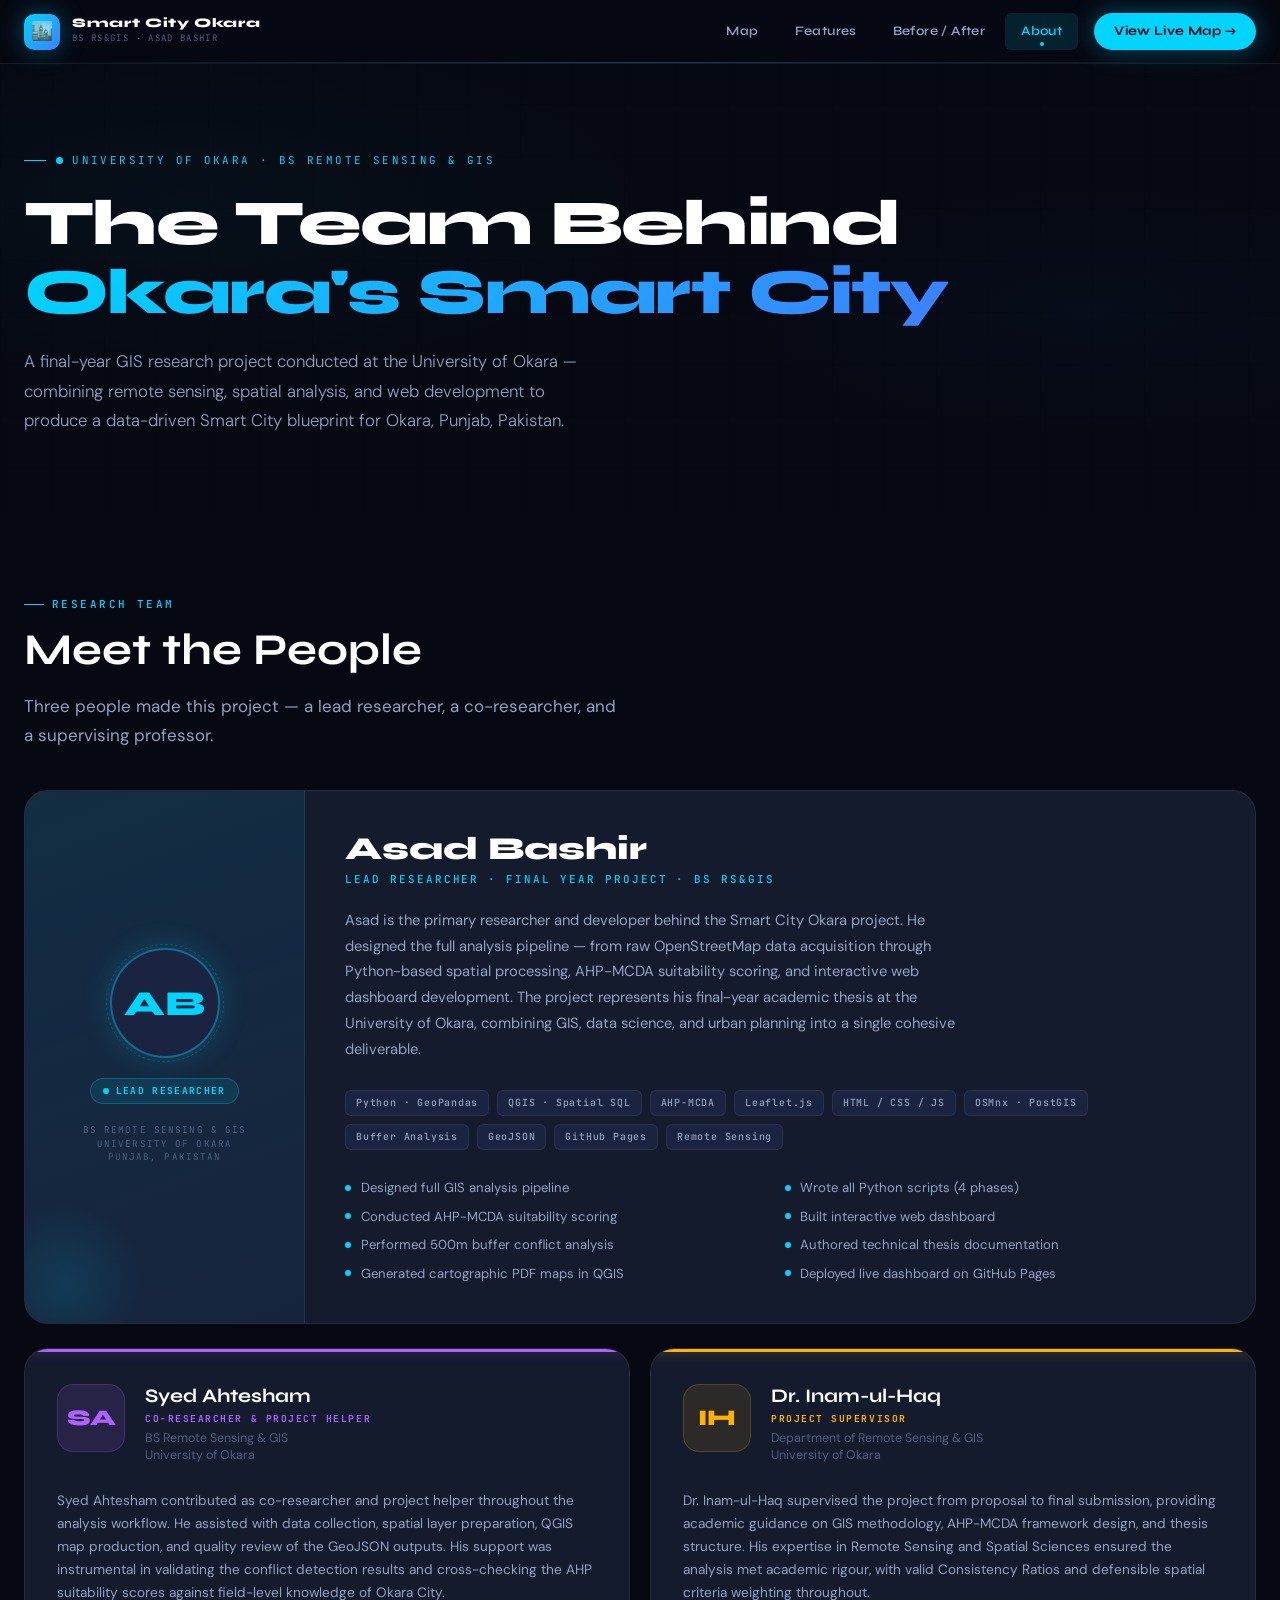
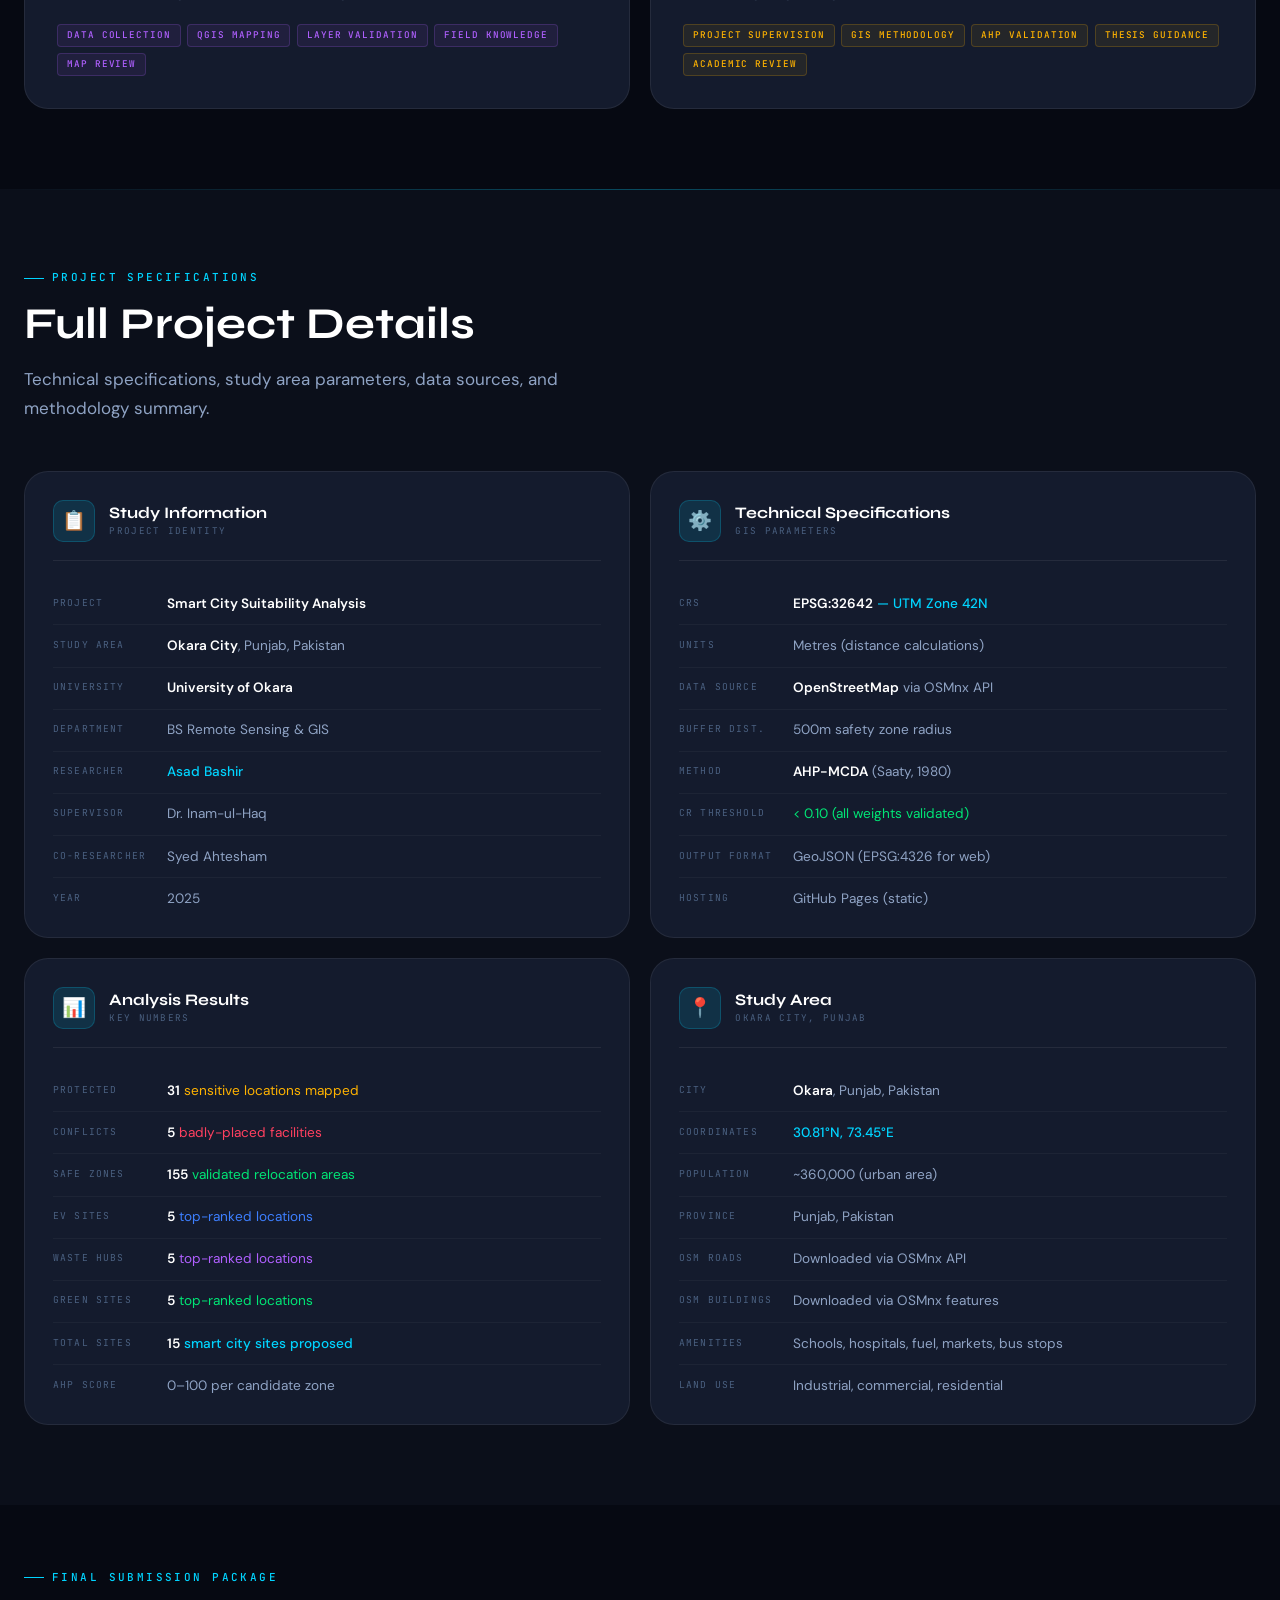
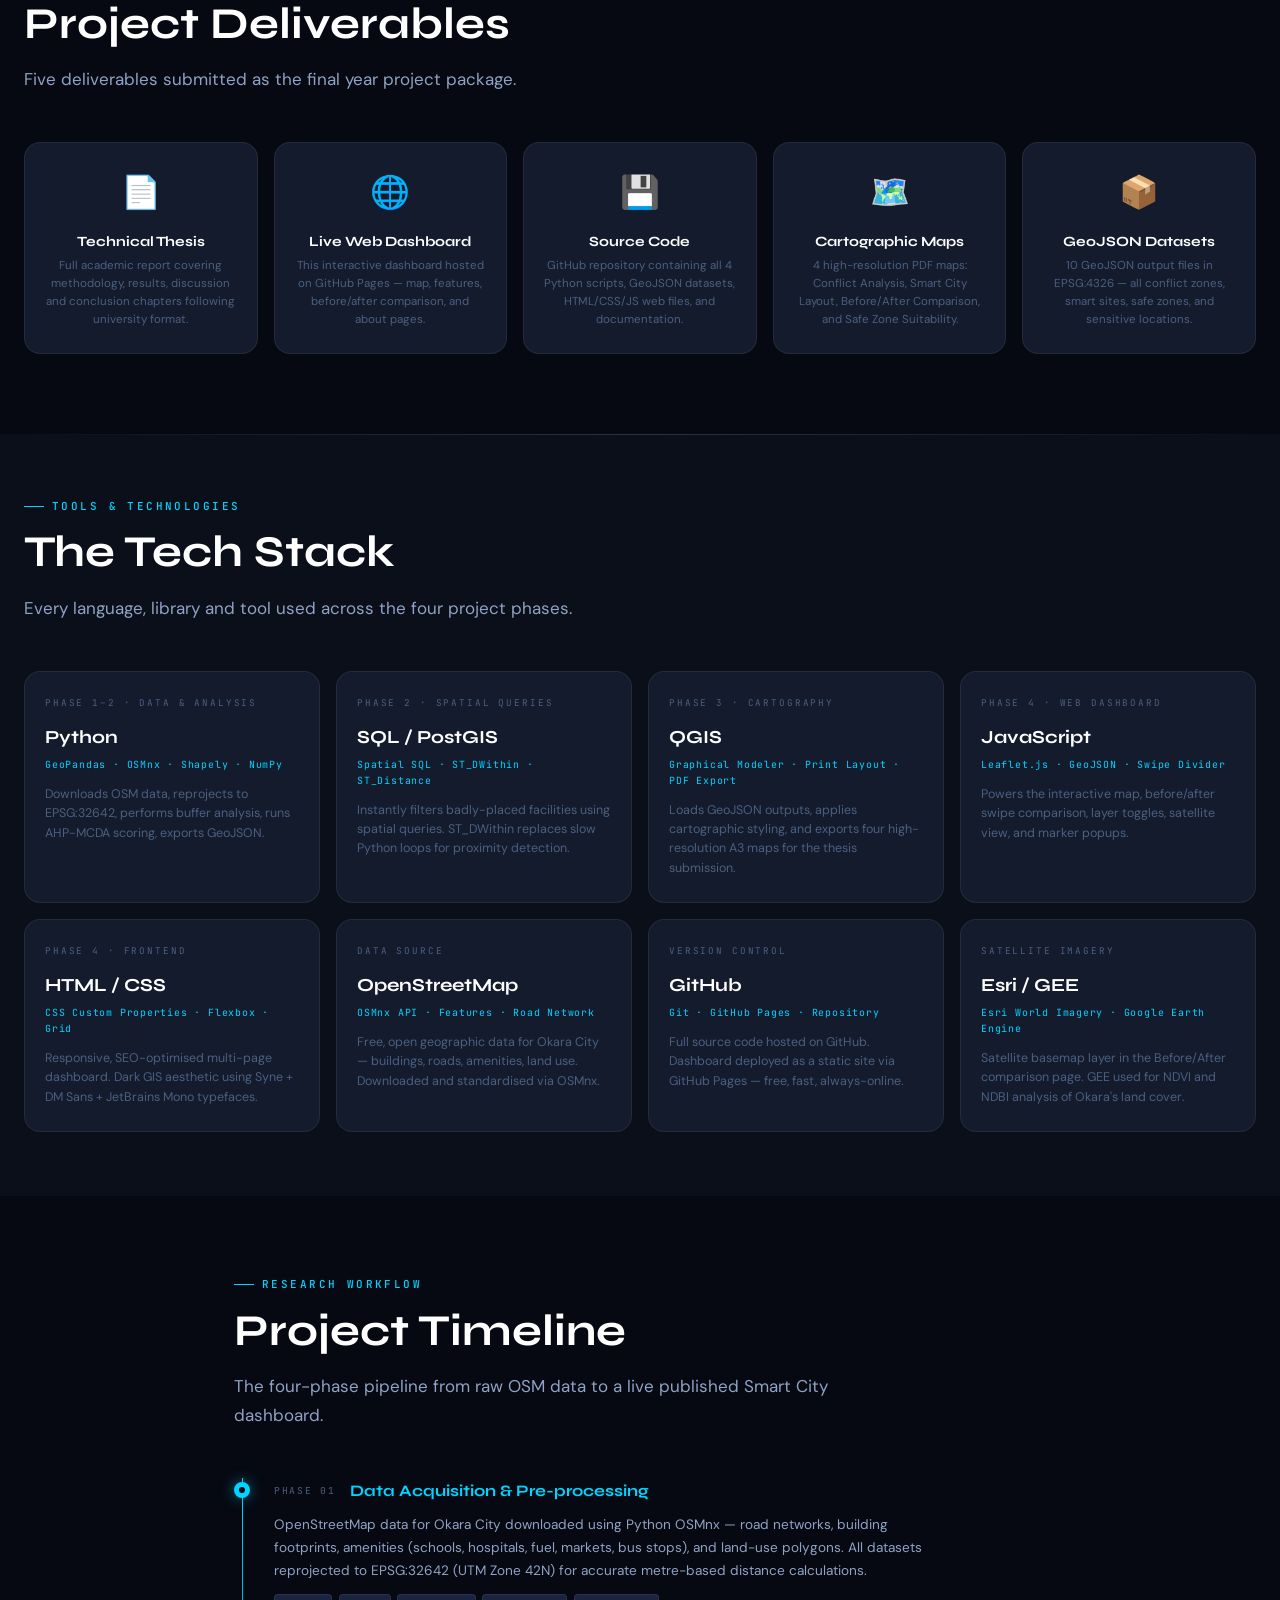
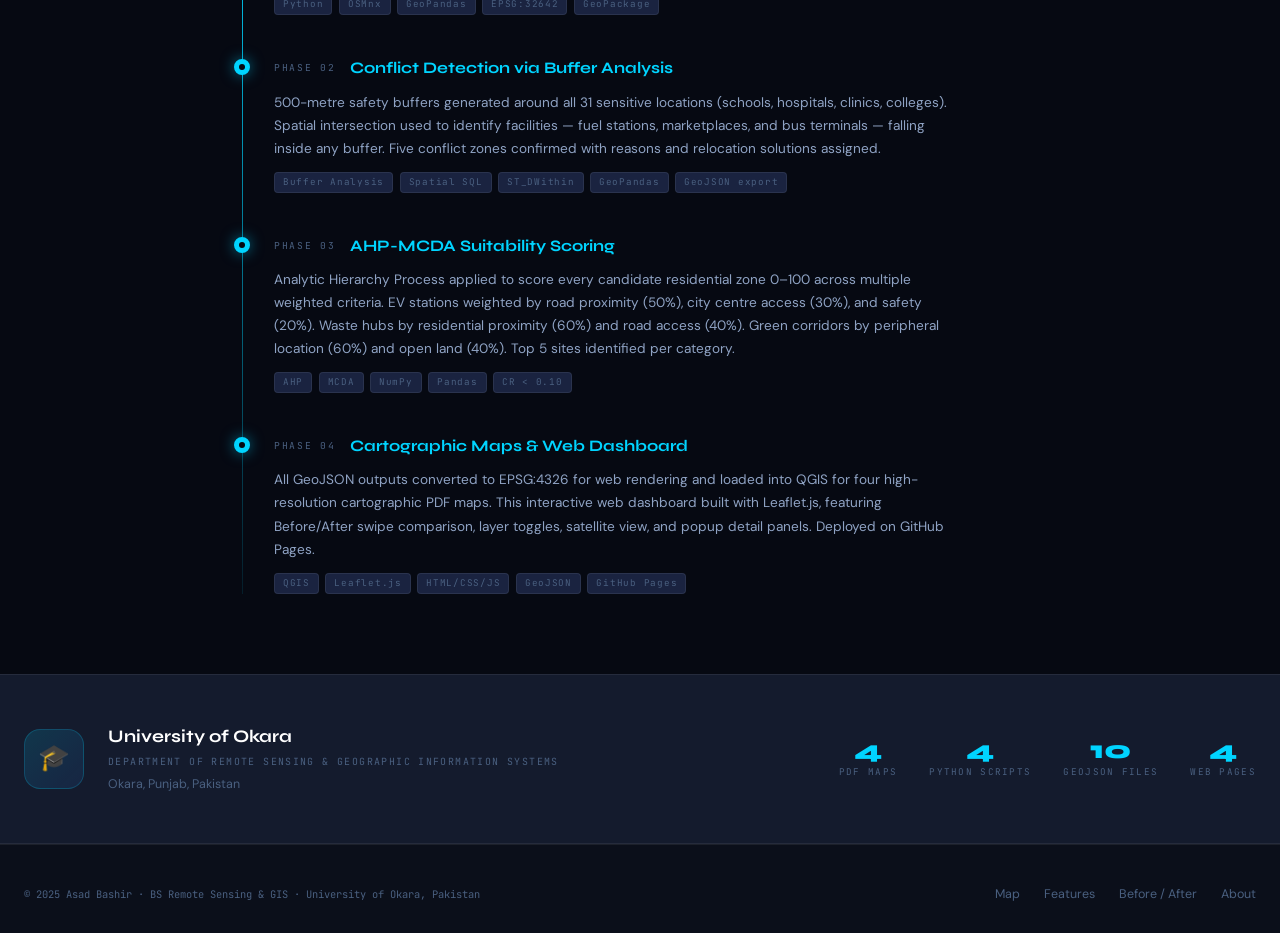
==== commit 15a9c153: "Update background gradients in about.html" ====
--- a/about.html
+++ b/about.html
@@ -39,8 +39,8 @@
   content: '';
   position: absolute; inset: 0;
   background:
-    radial-gradient(ellipse 60% 55% at 15% 40%, rgba(0,212,255,0.07) 0%, transparent 60%),
-    radial-gradient(ellipse 50% 45% at 85% 60%, rgba(61,127,255,0.05) 0%, transparent 55%);
+    radial-gradient(ellipse 60% 55% at 15% 40%, rgba(8,145,178,0.05) 0%, transparent 60%),
+    radial-gradient(ellipse 50% 45% at 85% 60%, rgba(37,99,235,0.04) 0%, transparent 55%);
   pointer-events: none;
 }
 
@@ -49,8 +49,8 @@
   content: '';
   position: absolute; inset: 0;
   background-image:
-    linear-gradient(rgba(255,255,255,0.018) 1px, transparent 1px),
-    linear-gradient(90deg, rgba(255,255,255,0.018) 1px, transparent 1px);
+    linear-gradient(rgba(0,0,0,0.03) 1px, transparent 1px),
+    linear-gradient(90deg, rgba(0,0,0,0.03) 1px, transparent 1px);
   background-size: 52px 52px;
   pointer-events: none;
   mask-image: radial-gradient(ellipse 85% 85% at 50% 50%, black 20%, transparent 100%);
